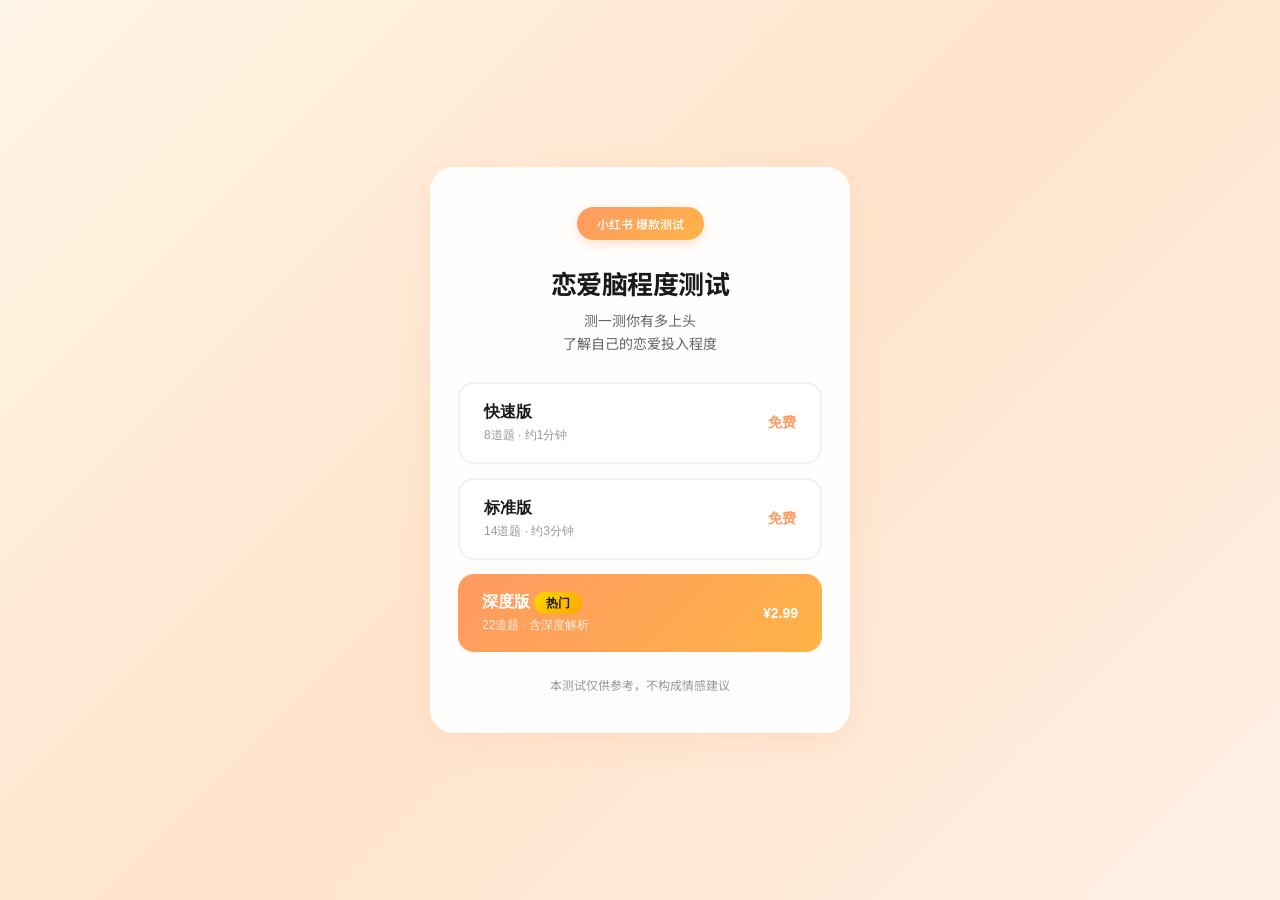
==== index.html @ e5f2dff0 "恋爱脑程度测试上线" ====
<!DOCTYPE html>
<html lang="zh-CN">
<head>
    <meta charset="UTF-8">
    <meta name="viewport" content="width=device-width, initial-scale=1.0">
    <title>恋爱脑程度测试 | 你恋爱上头了吗？</title>
    <link href="https://fonts.googleapis.com/css2?family=Noto+Sans+SC:wght@300;400;500;700&display=swap" rel="stylesheet">
    <style>
        * { margin: 0; padding: 0; box-sizing: border-box; }
        body { 
            font-family: 'Noto Sans SC', -apple-system, BlinkMacSystemFont, sans-serif; 
            background: linear-gradient(135deg, #FFF5E6 0%, #FFE4CC 50%, #FFF0E5 100%); 
            min-height: 100vh; 
            display: flex; 
            justify-content: center; 
            align-items: center; 
            padding: 20px;
            background-attachment: fixed;
        }
        
        .container { 
            background: rgba(255, 255, 255, 0.95); 
            border-radius: 24px; 
            padding: 40px 28px; 
            max-width: 420px; 
            width: 100%; 
            text-align: center; 
            box-shadow: 0 8px 32px rgba(255, 154, 98, 0.15); 
            position: relative;
            backdrop-filter: blur(10px);
        }
        
        h1 { 
            color: #1a1a1a; 
            font-size: 26px; 
            font-weight: 700; 
            margin-bottom: 8px; 
            letter-spacing: -0.5px;
        }
        
        .subtitle { 
            color: #666; 
            font-size: 14px; 
            margin-bottom: 28px; 
            line-height: 1.6; 
        }
        
        .tag { 
            display: inline-block; 
            background: linear-gradient(135deg, #FF9A62 0%, #FFB347 100%); 
            color: white; 
            padding: 8px 20px; 
            border-radius: 20px; 
            font-size: 12px; 
            margin-bottom: 24px;
            font-weight: 500;
            box-shadow: 0 4px 12px rgba(255, 154, 98, 0.3);
        }
        
        .btn { 
            background: white; 
            color: #1a1a1a; 
            border: 2px solid #f0f0f0; 
            padding: 18px 24px; 
            font-size: 15px; 
            border-radius: 16px; 
            cursor: pointer; 
            transition: all 0.3s cubic-bezier(0.4, 0, 0.2, 1); 
            width: 100%; 
            margin-bottom: 14px; 
            text-align: left; 
            display: flex; 
            justify-content: space-between; 
            align-items: center;
        }
        
        .btn:hover { 
            transform: translateY(-2px); 
            box-shadow: 0 8px 24px rgba(255, 154, 98, 0.2);
            border-color: #FF9A62;
        }
        
        .btn-right { font-size: 14px; font-weight: 600; color: #FF9A62; }
        .btn-title { font-weight: 600; font-size: 16px; color: #1a1a1a; }
        .btn-desc { font-size: 12px; color: #999; display: block; margin-top: 4px; }
        
        .btn-premium { background: linear-gradient(135deg, #FF9A62 0%, #FFB347 100%); color: white; border: none; }
        .btn-premium:hover { border-color: transparent; }
        .btn-premium .btn-title { color: white; }
        .btn-premium .btn-desc { color: rgba(255,255,255,0.8); }
        .btn-premium .btn-right { color: white; }
        
        .tip { color: #999; font-size: 12px; margin-top: 24px; }
        
        .question { display: none; text-align: left; animation: fadeIn 0.3s ease; }
        .question.active { display: block; }
        
        @keyframes fadeIn {
            from { opacity: 0; transform: translateY(10px); }
            to { opacity: 1; transform: translateY(0); }
        }
        
        .question h2 { 
            color: #1a1a1a; 
            font-size: 18px; 
            margin-bottom: 28px; 
            line-height: 1.7; 
            font-weight: 500;
        }
        
        .progress { color: #999; font-size: 13px; margin-bottom: 20px; display: flex; align-items: center; gap: 12px; }
        .progress-bar { flex: 1; height: 6px; background: #f0f0f0; border-radius: 3px; overflow: hidden; }
        .progress-fill { height: 100%; background: linear-gradient(90deg, #FF9A62, #FFB347); transition: width 0.4s; border-radius: 3px; }
        
        .option { display: block; width: 100%; padding: 16px 20px; margin-bottom: 12px; border: 2px solid #f0f0f0; border-radius: 14px; background: white; font-size: 15px; cursor: pointer; transition: all 0.2s; text-align: left; color: #333; }
        .option:hover { border-color: #FF9A62; background: #FFF8F5; }
        
        .calculating { display: none; text-align: center; padding: 40px 0; }
        .calculating.active { display: block; }
        
        .loading-spinner { width: 40px; height: 40px; border: 3px solid #f0f0f0; border-top-color: #FF9A62; border-radius: 50%; animation: spin 1s linear infinite; margin: 0 auto 20px; }
        @keyframes spin { to { transform: rotate(360deg); } }
        
        .result { display: none; animation: fadeIn 0.4s ease; }
        .result.active { display: block; }
        
        .result-emoji { font-size: 64px; margin-bottom: 8px; }
        .result-type { font-size: 28px; font-weight: 700; color: #FF9A62; margin-bottom: 8px; }
        .result-desc { font-size: 15px; color: #666; margin-bottom: 24px; line-height: 1.8; padding: 0 8px; }
        
        .score-box { 
            background: linear-gradient(135deg, #FFF5E6 0%, #FFE8D6 100%); 
            border-radius: 16px; 
            padding: 20px; 
            margin-bottom: 24px;
            border: 1px solid #FFE4CC;
        }
        
        .score-title { font-size: 14px; color: #999; margin-bottom: 12px; }
        .score-num { font-size: 48px; font-weight: 700; color: #FF9A62; }
        .score-label { font-size: 14px; color: #FF9A62; font-weight: 500; }
        
        .section { text-align: left; margin-top: 24px; padding-top: 24px; border-top: 1px solid #f5f5f5; }
        .section h3 { font-size: 15px; color: #1a1a1a; margin-bottom: 16px; font-weight: 600; }
        
        .detail-item { display: flex; justify-content: space-between; padding: 12px 0; border-bottom: 1px solid #f8f8f8; font-size: 14px; }
        .detail-label { color: #666; }
        .detail-value { color: #1a1a1a; font-weight: 500; }
        
        .locked { display: none; margin-top: 24px; }
        .locked.show { display: block; }
        
        .pay-btn { background: linear-gradient(135deg, #FF9A62 0%, #FFB347 100%); margin-top: 20px; justify-content: center; color: white; border: none; }
        .pay-btn.show { display: flex; }
        .free-btn { background: #07c160; margin-top: 12px; justify-content: center; color: white; border: none; }
        
        .tip-red { color: #FF9A62; font-size: 12px; margin-top: 20px; padding: 14px; background: #FFF5E6; border-radius: 12px; text-align: left; line-height: 1.6; }
        
        .feature-box { background: linear-gradient(135deg, #FFF5E6 0%, #FFF8F5 100%); border-radius: 16px; padding: 20px; margin: 20px 0; text-align: left; border: 1px solid #FFE4CC; }
        .feature-box h4 { color: #FF9A62; font-size: 15px; margin-bottom: 14px; font-weight: 600; }
        .feature-item { font-size: 13px; color: #666; padding: 8px 0; display: flex; align-items: center; }
        .feature-item::before { content: "✓"; color: #FF9A62; margin-right: 10px; font-weight: bold; }
        
        .psycho-section { background: linear-gradient(135deg, #2d2d1a 0%, #3d3520 100%); border-radius: 16px; padding: 24px; margin: 20px 0; text-align: left; }
        .psycho-section h4 { color: #FFD699; font-size: 15px; margin-bottom: 16px; font-weight: 600; }
        .psycho-content { font-size: 13px; color: #d4d4d8; line-height: 1.9; text-align: left; }
        .psycho-content p { margin-bottom: 14px; }
        .highlight { color: #FFD699; font-weight: 600; }
        .term { color: #A78BFA; font-style: italic; }
        
        .wechat-pay { background: #07c160; color: white; border: none; }
        .alipay { background: #1677ff; color: white; border: none; margin-top: 10px; }
        
        .price-tag { background: linear-gradient(135deg, #FFD700 0%, #FFA500 100%); color: #1a1a1a; padding: 4px 12px; border-radius: 12px; font-size: 12px; font-weight: 700; }
        
        .level-bar { height: 12px; background: #f0f0f0; border-radius: 6px; overflow: hidden; margin: 8px 0; }
        .level-fill { height: 100%; border-radius: 6px; transition: width 0.5s ease; }
        
        .brain-level { padding: 12px 20px; border-radius: 12px; margin: 12px 0; font-weight: 600; }
    </style>
</head>
<body>
    <!-- 首页 -->
    <div class="container" id="home">
        <span class="tag">小红书 爆款测试</span>
        <h1>恋爱脑程度测试</h1>
        <p class="subtitle">测一测你有多上头<br>了解自己的恋爱投入程度</p>
        
        <button class="btn" onclick="start(8)">
            <div>
                <div class="btn-title">快速版</div>
                <span class="btn-desc">8道题 · 约1分钟</span>
            </div>
            <span class="btn-right">免费</span>
        </button>
        
        <button class="btn" onclick="start(14)">
            <div>
                <div class="btn-title">标准版</div>
                <span class="btn-desc">14道题 · 约3分钟</span>
            </div>
            <span class="btn-right">免费</span>
        </button>
        
        <button class="btn btn-premium" onclick="start(22)">
            <div>
                <div class="btn-title">
                    深度版
                    <span class="price-tag">热门</span>
                </div>
                <span class="btn-desc">22道题 · 含深度解析</span>
            </div>
            <span class="btn-right">¥2.99</span>
        </button>
        
        <p class="tip">本测试仅供参考，不构成情感建议</p>
    </div>

    <!-- 计算页 -->
    <div class="container calculating" id="calculating">
        <div class="loading-spinner"></div>
        <h1>分析中...</h1>
        <p class="subtitle">正在解析你的恋爱脑指数</p>
    </div>

    <!-- 答题页 -->
    <div class="container question" id="quiz">
        <div class="progress">
            <span id="progress-text">1/22</span>
            <div class="progress-bar"><div class="progress-fill" id="progress-fill" style="width: 4%"></div></div>
        </div>
        <h2 id="questionText"></h2>
        <div id="options"></div>
    </div>

    <!-- 结果页 -->
    <div class="container result" id="result">
        <span class="tag">测评完成</span>
        
        <div class="result-emoji" id="emoji">🧠</div>
        <div class="result-type" id="typeName">轻度恋爱脑</div>
        <div class="result-desc" id="typeDesc">你恋爱时比较理性</div>
        
        <div class="score-box">
            <div class="score-title">你的恋爱脑指数</div>
            <div class="score-num" id="scoreNum">65</div>
            <div class="score-label" id="scoreLabel">分</div>
            <div class="level-bar"><div class="level-fill" id="levelBar" style="width:65%;background:linear-gradient(90deg,#FF9A62,#FFB347);"></div></div>
        </div>
        
        <div class="section">
            <h3>📊 维度分析</h3>
            <div class="detail-item">
                <span class="detail-label">上头程度</span>
                <span class="detail-value" id="obsessionLevel">-</span>
            </div>
            <div class="detail-item">
                <span class="detail-label">付出程度</span>
                <span class="detail-value" id="devotionLevel">-</span>
            </div>
            <div class="detail-item">
                <span class="detail-label">理性程度</span>
                <span class="detail-value" id="rationalLevel">-</span>
            </div>
        </div>
        
        <div class="locked" id="locked-section">
            <div class="feature-box">
                <h4>🔒 解锁深度分析</h4>
                <p style="color:#666;font-size:13px;margin-bottom:14px;">¥2.99解锁全部深度内容</p>
                <div class="feature-item">恋爱脑程度解读</div>
                <div class="feature-item">上头原因分析</div>
                <div class="feature-item">潜在风险提示</div>
                <div class="feature-item">关系平衡建议</div>
                <div class="feature-item">心理学深度解读</div>
            </div>
        </div>
        
        <button class="btn pay-btn" id="payBtn" onclick="showPay()">
            <span style="text-align:center;width:100%;font-weight:600;">立即支付 ¥2.99</span>
        </button>
        
        <button class="btn free-btn" onclick="share()">
            <span style="text-align:center;width:100%;font-weight:600;">分享给朋友一起测</span>
        </button>
        
        <p class="tip-red">💡 结果仅供参考，不作为情感建议</p>
    </div>

    <!-- 支付页 -->
    <div class="container" id="paypage" style="display:none;">
        <span class="tag">安全支付</span>
        <h1>确认支付</h1>
        <p class="subtitle">¥2.99 解锁深度版</p>
        
        <div class="feature-box">
            <div class="detail-item"><span>恋爱脑深度解读</span><span>✓</span></div>
            <div class="detail-item"><span>上头原因分析</span><span>✓</span></div>
            <div class="detail-item"><span>心理学解读</span><span>✓</span></div>
        </div>
        
        <button class="btn wechat-pay" onclick="paySuccess()">
            <span style="text-align:center;width:100%;font-weight:600;">微信支付 ¥2.99</span>
        </button>
        
        <button class="btn alipay" style="margin-top:10px;">
            <span style="text-align:center;width:100%;font-weight:600;">支付宝支付 ¥2.99</span>
        </button>
        
        <button class="btn" style="margin-top:16px;background:#f5f5f5;color:#666;border:none;" onclick="back()">
            <span style="text-align:center;width:100%;font-weight:600;">返回</span>
        </button>
    </div>

    <!-- 完整报告页 -->
    <div class="container result" id="fullreport" style="display:none;">
        <span class="tag" style="background:linear-gradient(135deg, #07c160 0%, #06ad56 100%);">🎉 支付成功</span>
        
        <div class="result-emoji" id="emoji2">🧠</div>
        <div class="result-type" id="typeName2">轻度恋爱脑</div>
        <div class="result-desc" id="typeDesc2">你恋爱时比较理性</div>
        
        <div class="score-box">
            <div class="score-title">你的恋爱脑指数</div>
            <div class="score-num" id="scoreNum2">65</div>
            <div class="score-label">分</div>
        </div>
        
        <!-- 上头原因 -->
        <div class="psycho-section">
            <h4>🔥 你上头的原因</h4>
            <div class="psycho-content" id="reasonAnalysis"></div>
        </div>
        
        <!-- 风险提示 -->
        <div class="feature-box">
            <h4>⚠️ 潜在风险提示</h4>
            <div id="riskAnalysis" style="font-size:13px;color:#666;line-height:1.8;"></div>
        </div>
        
        <!-- 建议 -->
        <div class="psycho-section">
            <h4>💡 关系平衡建议</h4>
            <div class="psycho-content" id="adviceAnalysis"></div>
        </div>
        
        <!-- 心理学 -->
        <div class="psycho-section">
            <h4>🧠 心理学深度解读</h4>
            <div class="psycho-content" id="psychoContent"></div>
        </div>
        
        <button class="btn wechat-pay" style="margin-top:20px;" onclick="downloadReport()">
            <span style="text-align:center;width:100%;font-weight:600;">保存报告到相册</span>
        </button>
        
        <button class="btn" style="margin-top:10px;background:#f5f5f5;color:#333;border:none;" onclick="share()">
            <span style="text-align:center;width:100%;font-weight:600;">分享给朋友</span>
        </button>
        
        <p class="tip">结果仅供参考，不作为诊断依据</p>
    </div>

    <script>
        const questions = [
            // 投入程度
            "恋爱后，你每天花多少时间想对方？",
            "你会经常查看对方的社交动态吗？",
            "对方不回消息时，你会焦虑吗？",
            "你愿意为对方付出多少？",
            // 理性程度
            "恋爱中你能保持理性吗？",
            "你会无条件原谅对方吗？",
            "恋爱影响你的生活/工作吗？",
            // 上头行为
            "你会为了对方放弃机会吗？",
            "你会在社交平台频繁秀恩爱吗？",
            "你会经常问\"你爱我吗\"吗？",
            // 依赖程度
            "分手后你会很难走出来吗？",
            "你恋爱后疏远朋友了吗？",
            "你经常幻想和对方的未来吗？",
            // 深入
            "恋爱时你更看重感觉还是合适？",
            "你会被\"对我好\"打动吗？",
            "你愿意闪婚吗？",
            "恋爱中你最看重什么？",
            "你有过\"恋爱脑\"的时刻吗？",
            "你认为恋爱需要理性还是感性？",
            "你会被星座/八字匹配影响吗？",
            "你恋爱时会失去自我吗？",
            "你相信\"命中注定\"吗？"
        ];
        
        const options = [
            ["每小时都在想", "偶尔想", "很少想"],
            ["经常查看", "偶尔看看", "从不"],
            ["非常焦虑", "有点焦虑", "不会"],
            ["倾尽所有", "适度付出", "保留自己"],
            ["完全可以", "有时感性", "完全感性"],
            ["会的", "看情况", "不会"],
            ["严重影响", "有点影响", "不受影响"],
            ["会的", "看情况", "不会"],
            ["会", "偶尔", "不会"],
            ["经常问", "偶尔", "从不"],
            ["非常难", "一般", "很快"],
            ["是的，疏远了", "偶尔", "没有"],
            ["经常幻想", "偶尔", "很少"],
            ["感觉", "合适", "都重要"],
            ["会", "看情况", "不会"],
            ["愿意", "看感觉", "不愿意"],
            ["颜值", "对我好", "聊得来"],
            ["有，太上头了", "有过", "没有"],
            ["感性", "理性", "平衡"],
            ["会", "有点", "完全不信"],
            ["会", "偶尔", "不会"],
            ["相信", "一半一半", "不相信"]
        ];
        
        // 恋爱脑等级
        const brainLevels = {
           0: { name: "理性王者", emoji: "🧊", desc: "你恋爱时超级理性！不会被感情冲昏头脑，能很好地平衡爱情和生活。", color: "#87CEEB" },
           30: { name: "轻度恋爱脑", emoji: "🧠", desc: "你恋爱时比较理性，能保持自我，不会过度沉迷。", color: "#90EE90" },
           60: { name: "中度恋爱脑", emoji: "💕", desc: "你恋爱时会有些上头，但还能保持基本理性。", color: "#FFB347" },
           80: { name: "重度恋爱脑", emoji: "💘", desc: "你恋爱时非常上头！眼里只有对方，容易失去自我。", color: "#FF6B6B" },
           100: { name: "恋爱脑晚期", emoji: "💔", desc: "你恋爱完全上头！建议适当保持理性，多关注自己的生活。", color: "#DC143C" }
        };
        
        let current = 0;
        let answers = [];
        let totalQuestions = 22;
        let score = 0;

        function start(count) {
            totalQuestions = count;
            current = 0;
            answers = [];
            score = 0;
            document.getElementById('home').style.display = 'none';
            document.getElementById('quiz').classList.add('active');
            showQuestion();
        }

        function showQuestion() {
            document.getElementById('progress-text').textContent = `${current + 1}/${totalQuestions}`;
            document.getElementById('progress-fill').style.width = `${((current + 1) / totalQuestions) * 100}%`;
            document.getElementById('questionText').textContent = questions[current];
            
            const opts = document.getElementById('options');
            opts.innerHTML = '';
            options[current].forEach((opt, i) => {
                const btn = document.createElement('button');
                btn.className = 'option';
                btn.textContent = opt;
                btn.onclick = () => select(i);
                opts.appendChild(btn);
            });
        }

        function select(i) {
            answers.push(i);
            // 0=2分,1=1分,2=0分 (越后面的选项越理性)
            score += (2 - i) * (10 / totalQuestions) * 3;
            
            if (current < totalQuestions - 1) {
                current++;
                showQuestion();
            } else {
                showCalculating();
            }
        }

        function showCalculating() {
            document.getElementById('quiz').classList.remove('active');
            document.getElementById('calculating').classList.add('active');
            
            setTimeout(() => {
                document.getElementById('calculating').classList.remove('active');
                showResult();
            }, 1500);
        }

        function showResult() {
            score = Math.round(Math.max(0, Math.min(100, score)));
            
            // 确定等级
            let level = "0";
            if (score >= 80) level = "100";
            else if (score >= 60) level = "80";
            else if (score >= 30) level = "60";
            else if (score >= 10) level = "30";
            
            const result = brainLevels[level];
            
            document.getElementById('emoji').textContent = result.emoji;
            document.getElementById('typeName').textContent = result.name;
            document.getElementById('typeDesc').textContent = result.desc;
            document.getElementById('scoreNum').textContent = score;
            document.getElementById('levelBar').style.width = score + "%";
            document.getElementById('levelBar').style.background = result.color;
            
            // 维度分析
            const obsession = score > 60 ? "高" : (score > 30 ? "中" : "低");
            const devotion = answers.slice(0,4).reduce((a,b)=>a+(2-b),0) > 4 ? "高" : "中";
            const rational = score < 40 ? "高" : (score < 70 ? "中" : "低");
            
            document.getElementById('obsessionLevel').textContent = obsession;
            document.getElementById('devotionLevel').textContent = devotion;
            document.getElementById('rationalLevel').textContent = rational;
            
            if (totalQuestions >= 22) {
                document.getElementById('locked-section').classList.add('show');
                document.getElementById('payBtn').classList.add('show');
            }
            
            document.getElementById('result').classList.add('active');
        }

        function showPay() {
            document.getElementById('result').classList.remove('active');
            document.getElementById('paypage').style.display = 'block';
        }

        function back() {
            document.getElementById('paypage').style.display = 'none';
            document.getElementById('result').classList.add('active');
        }

        function paySuccess() {
            document.getElementById('paypage').style.display = 'none';
            document.getElementById('fullreport').style.display = 'block';
            
            const score = parseInt(document.getElementById('scoreNum').textContent);
            const type = document.getElementById('typeName').textContent;
            
            document.getElementById('emoji2').textContent = brainLevels[score >= 80 ? "100" : (score >= 60 ? "80" : (score >= 30 ? "60" : (score >= 10 ? "30" : "0")))].emoji;
            document.getElementById('typeName2').textContent = type;
            document.getElementById('typeDesc2').textContent = brainLevels[score >= 80 ? "100" : (score >= 60 ? "80" : (score >= 30 ? "60" : (score >= 10 ? "30" : "0")))].desc;
            document.getElementById('scoreNum2').textContent = score;
            
            generateDeepAnalysis(score, type);
        }

        function generateDeepAnalysis(score, type) {
            // 上头原因
            let reason = "";
            if (score >= 80) {
                reason = "<p>你属于<span class='highlight'>情感驱动型</span>。你容易被对方的<span class='term'>情绪价值</span>所吸引，一旦心动就会全身心投入。这种类型的恋爱脑往往源于<span class='highlight'>童年缺乏安全感</span>，成年后通过恋爱来弥补内心的空洞。</p>";
            } else if (score >= 50) {
                reason = "<p>你属于<span class='highlight'>理性与感性并存</span>。你会在恋爱中保持一定理性，但也会被浪漫冲昏头脑。你的恋爱脑主要来自<span class='term'>多巴胺</span>的分泌带来的快感，让你享受<span class='highlight'>心跳</span>的感觉。</p>";
            } else {
                reason = "<p>你属于<span class='highlight'>理性分析型</span>。你不会被感情冲昏头脑，会用理性眼光看待恋爱。这种特质让你在恋爱中<span class='term'>较少受伤</span>，但也可能因为过于理性而<span class='highlight'>错过真爱</span>。</p>";
            }
            document.getElementById('reasonAnalysis').innerHTML = reason;
            
            // 风险
            let risk = "";
            if (score >= 80) {
                risk = "⚠️ 风险提示：你容易在恋爱中失去自我，可能忽视家人朋友。建议保持独立社交圈，理性看待感情。";
            } else if (score >= 50) {
                risk = "⚠️ 风险提示：适度上头是正常的，但要注意不要影响正常工作生活。建议保持理性判断。";
            } else {
                risk = "✅ 风险较低：你比较理性，但也要学会在适当时候放松，享受恋爱的心动感觉。";
            }
            document.getElementById('riskAnalysis').innerHTML = risk;
            
            // 建议
            let advice = "";
            if (score >= 80) {
                advice = "<p>1. <span class='highlight'>建立独立社交圈</span>，不要把全部精力放在恋人身上<br>2. <span class='term'>设置冷静期</span>，重要决定先放24小时再处理<br>3. <span class='highlight'>保持兴趣爱好</span>，不要为了恋爱放弃自我成长<br>4. <span class='term'>学会独处</span>，享受单身时的自由时光</p>";
            } else if (score >= 50) {
                advice = "<p>1. <span class='highlight'>享受恋爱</span>的同时保持基本理性<br>2. <span class='term'>定期反思</span>自己的感情状态<br>3. <span class='highlight'>保持朋友圈</span>，不要忽视朋友<br>4. <span class='term'>沟通很重要</span>，有想法及时表达</p>";
            } else {
                advice = "<p>1. <span class='highlight'>适当感性</span>一点，享受心跳的感觉<br>2. <span class='term'>不要过于苛刻</span>，给感情一些空间<br>3. <span class='highlight'>相信直觉</span>，有时候跟着感觉走<br>4. <span class='term'>放下防备</span>，勇敢接受爱</p>";
            }
            document.getElementById('adviceAnalysis').innerHTML = advice;
            
            // 心理学深度
            let psycho = "";
            if (score >= 80) {
                psycho = "<p>从<span class='highlight'>精神分析</span>角度，你的恋爱脑源于<span class='term'>早期依恋创伤</span>。童年可能缺乏稳定的<span class='highlight'>情感照顾者</span>，导致成年后对亲密关系有过度的<span class='term'>情感需求</span>。这在心理学上称为<span class='highlight'>焦虑型依恋</span>的延伸。</p><p>你把恋人当作<span class='term'>理想父母</span>的替身，期望从对方身上获得<span class='highlight'>童年缺失的爱</span>。这种模式容易导致<span class='term'>恋爱中的过度依赖</span>，需要在<span class='highlight'>自我成长</span>中疗愈。</p>";
            } else if (score >= 50) {
                psycho = "<p>从<span class='highlight'>神经生物学</span>角度，恋爱时大脑会分泌大量<span class='term'>多巴胺</span>和<span class='highlight'>催产素</span>，让你产生愉悦感和依恋感。你的恋爱脑是<span class='term'>正常的生理反应</span>，但需要与<span class='highlight'>理性思维</span>平衡。</p><p>你的依恋模式属于<span class='term'>安全型</span>与<span class='highlight'>焦虑型</span>之间，能够享受亲密但保持一定独立性。这是<span class='highlight'>健康的恋爱状态</span>。</p>";
            } else {
                psycho = "<p>从<span class='highlight'>认知心理学</span>角度，你擅长用<span class='term'>理性思维</span>处理情感问题。这可能是一种<span class='highlight'>防御机制</span>——通过理性化来<span class='term'>保护自己</span>不受情感伤害。</p><p>但过度的理性可能导致<span class='highlight'>情感隔离</span>，无法真正享受亲密关系。建议<span class='term'>适当放下防备</span>，给感情一些<span class='highlight'>自由生长</span>的空间。</p>";
            }
            
            psycho += "<p style='margin-top:15px;'><span class='highlight'>分析师说：</span>恋爱脑不是病，<span class='term'>健康的恋爱</span>是感性理性并存。学会<span class='highlight'>自我觉察</span>，在需要感性时感性，需要理性时理性。</p>";
            
            document.getElementById('psychoContent').innerHTML = psycho;
        }

        function downloadReport() {
            alert('报告已保存！');
        }

        function share() {
            alert('请分享给朋友~');
        }
    </script>
</body>
</html>
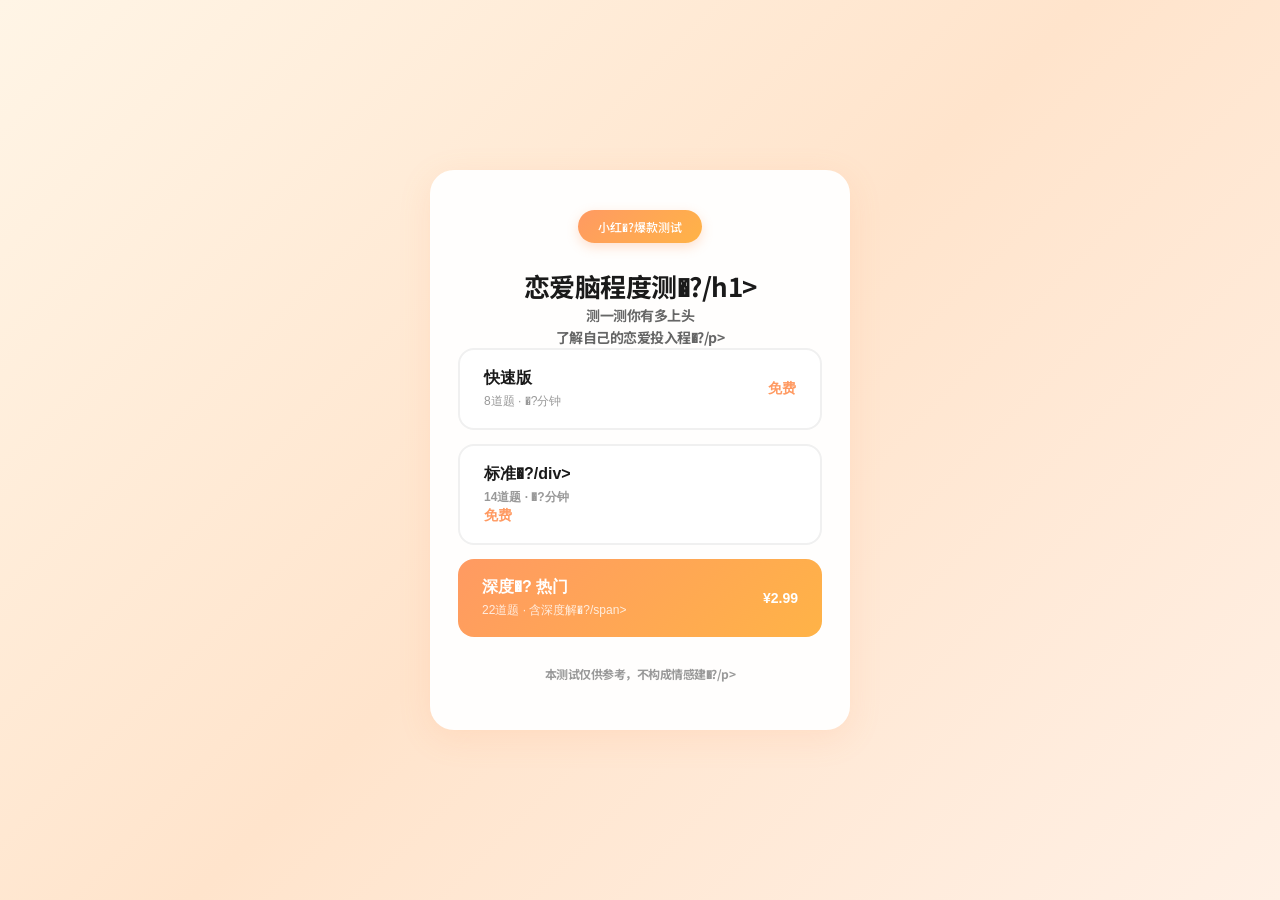
==== commit 7ec6a5bb: "price to 0.9" ====
--- a/index.html
+++ b/index.html
@@ -3,7 +3,7 @@
 <head>
     <meta charset="UTF-8">
     <meta name="viewport" content="width=device-width, initial-scale=1.0">
-    <title>恋爱脑程度测试 | 你恋爱上头了吗？</title>
+    <title>恋爱脑程度测�?| 你恋爱上头了吗？</title>
     <link href="https://fonts.googleapis.com/css2?family=Noto+Sans+SC:wght@300;400;500;700&display=swap" rel="stylesheet">
     <style>
         * { margin: 0; padding: 0; box-sizing: border-box; }
@@ -159,7 +159,7 @@
         .feature-box { background: linear-gradient(135deg, #FFF5E6 0%, #FFF8F5 100%); border-radius: 16px; padding: 20px; margin: 20px 0; text-align: left; border: 1px solid #FFE4CC; }
         .feature-box h4 { color: #FF9A62; font-size: 15px; margin-bottom: 14px; font-weight: 600; }
         .feature-item { font-size: 13px; color: #666; padding: 8px 0; display: flex; align-items: center; }
-        .feature-item::before { content: "✓"; color: #FF9A62; margin-right: 10px; font-weight: bold; }
+        .feature-item::before { content: "�?; color: #FF9A62; margin-right: 10px; font-weight: bold; }
         
         .psycho-section { background: linear-gradient(135deg, #2d2d1a 0%, #3d3520 100%); border-radius: 16px; padding: 24px; margin: 20px 0; text-align: left; }
         .psycho-section h4 { color: #FFD699; font-size: 15px; margin-bottom: 16px; font-weight: 600; }
@@ -182,22 +182,22 @@
 <body>
     <!-- 首页 -->
     <div class="container" id="home">
-        <span class="tag">小红书 爆款测试</span>
-        <h1>恋爱脑程度测试</h1>
-        <p class="subtitle">测一测你有多上头<br>了解自己的恋爱投入程度</p>
+        <span class="tag">小红�?爆款测试</span>
+        <h1>恋爱脑程度测�?/h1>
+        <p class="subtitle">测一测你有多上头<br>了解自己的恋爱投入程�?/p>
         
         <button class="btn" onclick="start(8)">
             <div>
                 <div class="btn-title">快速版</div>
-                <span class="btn-desc">8道题 · 约1分钟</span>
+                <span class="btn-desc">8道题 · �?分钟</span>
             </div>
             <span class="btn-right">免费</span>
         </button>
         
         <button class="btn" onclick="start(14)">
             <div>
-                <div class="btn-title">标准版</div>
-                <span class="btn-desc">14道题 · 约3分钟</span>
+                <div class="btn-title">标准�?/div>
+                <span class="btn-desc">14道题 · �?分钟</span>
             </div>
             <span class="btn-right">免费</span>
         </button>
@@ -205,25 +205,24 @@
         <button class="btn btn-premium" onclick="start(22)">
             <div>
                 <div class="btn-title">
-                    深度版
-                    <span class="price-tag">热门</span>
+                    深度�?                    <span class="price-tag">热门</span>
                 </div>
-                <span class="btn-desc">22道题 · 含深度解析</span>
+                <span class="btn-desc">22道题 · 含深度解�?/span>
             </div>
             <span class="btn-right">¥2.99</span>
         </button>
         
-        <p class="tip">本测试仅供参考，不构成情感建议</p>
+        <p class="tip">本测试仅供参考，不构成情感建�?/p>
     </div>
 
-    <!-- 计算页 -->
+    <!-- 计算�?-->
     <div class="container calculating" id="calculating">
         <div class="loading-spinner"></div>
-        <h1>分析中...</h1>
-        <p class="subtitle">正在解析你的恋爱脑指数</p>
+        <h1>分析�?..</h1>
+        <p class="subtitle">正在解析你的恋爱脑指�?/p>
     </div>
 
-    <!-- 答题页 -->
+    <!-- 答题�?-->
     <div class="container question" id="quiz">
         <div class="progress">
             <span id="progress-text">1/22</span>
@@ -233,18 +232,18 @@
         <div id="options"></div>
     </div>
 
-    <!-- 结果页 -->
+    <!-- 结果�?-->
     <div class="container result" id="result">
         <span class="tag">测评完成</span>
         
         <div class="result-emoji" id="emoji">🧠</div>
-        <div class="result-type" id="typeName">轻度恋爱脑</div>
-        <div class="result-desc" id="typeDesc">你恋爱时比较理性</div>
+        <div class="result-type" id="typeName">轻度恋爱�?/div>
+        <div class="result-desc" id="typeDesc">你恋爱时比较理�?/div>
         
         <div class="score-box">
-            <div class="score-title">你的恋爱脑指数</div>
+            <div class="score-title">你的恋爱脑指�?/div>
             <div class="score-num" id="scoreNum">65</div>
-            <div class="score-label" id="scoreLabel">分</div>
+            <div class="score-label" id="scoreLabel">�?/div>
             <div class="level-bar"><div class="level-fill" id="levelBar" style="width:65%;background:linear-gradient(90deg,#FF9A62,#FFB347);"></div></div>
         </div>
         
@@ -259,7 +258,7 @@
                 <span class="detail-value" id="devotionLevel">-</span>
             </div>
             <div class="detail-item">
-                <span class="detail-label">理性程度</span>
+                <span class="detail-label">理性程�?/span>
                 <span class="detail-value" id="rationalLevel">-</span>
             </div>
         </div>
@@ -268,11 +267,11 @@
             <div class="feature-box">
                 <h4>🔒 解锁深度分析</h4>
                 <p style="color:#666;font-size:13px;margin-bottom:14px;">¥2.99解锁全部深度内容</p>
-                <div class="feature-item">恋爱脑程度解读</div>
+                <div class="feature-item">恋爱脑程度解�?/div>
                 <div class="feature-item">上头原因分析</div>
                 <div class="feature-item">潜在风险提示</div>
                 <div class="feature-item">关系平衡建议</div>
-                <div class="feature-item">心理学深度解读</div>
+                <div class="feature-item">心理学深度解�?/div>
             </div>
         </div>
         
@@ -284,19 +283,19 @@
             <span style="text-align:center;width:100%;font-weight:600;">分享给朋友一起测</span>
         </button>
         
-        <p class="tip-red">💡 结果仅供参考，不作为情感建议</p>
+        <p class="tip-red">💡 结果仅供参考，不作为情感建�?/p>
     </div>
 
-    <!-- 支付页 -->
+    <!-- 支付�?-->
     <div class="container" id="paypage" style="display:none;">
         <span class="tag">安全支付</span>
         <h1>确认支付</h1>
-        <p class="subtitle">¥2.99 解锁深度版</p>
+        <p class="subtitle">¥2.99 解锁深度�?/p>
         
         <div class="feature-box">
-            <div class="detail-item"><span>恋爱脑深度解读</span><span>✓</span></div>
-            <div class="detail-item"><span>上头原因分析</span><span>✓</span></div>
-            <div class="detail-item"><span>心理学解读</span><span>✓</span></div>
+            <div class="detail-item"><span>恋爱脑深度解�?/span><span>�?/span></div>
+            <div class="detail-item"><span>上头原因分析</span><span>�?/span></div>
+            <div class="detail-item"><span>心理学解�?/span><span>�?/span></div>
         </div>
         
         <button class="btn wechat-pay" onclick="paySuccess()">
@@ -304,7 +303,7 @@
         </button>
         
         <button class="btn alipay" style="margin-top:10px;">
-            <span style="text-align:center;width:100%;font-weight:600;">支付宝支付 ¥2.99</span>
+            <span style="text-align:center;width:100%;font-weight:600;">支付宝支�?¥2.99</span>
         </button>
         
         <button class="btn" style="margin-top:16px;background:#f5f5f5;color:#666;border:none;" onclick="back()">
@@ -312,18 +311,18 @@
         </button>
     </div>
 
-    <!-- 完整报告页 -->
+    <!-- 完整报告�?-->
     <div class="container result" id="fullreport" style="display:none;">
         <span class="tag" style="background:linear-gradient(135deg, #07c160 0%, #06ad56 100%);">🎉 支付成功</span>
         
         <div class="result-emoji" id="emoji2">🧠</div>
-        <div class="result-type" id="typeName2">轻度恋爱脑</div>
-        <div class="result-desc" id="typeDesc2">你恋爱时比较理性</div>
+        <div class="result-type" id="typeName2">轻度恋爱�?/div>
+        <div class="result-desc" id="typeDesc2">你恋爱时比较理�?/div>
         
         <div class="score-box">
-            <div class="score-title">你的恋爱脑指数</div>
+            <div class="score-title">你的恋爱脑指�?/div>
             <div class="score-num" id="scoreNum2">65</div>
-            <div class="score-label">分</div>
+            <div class="score-label">�?/div>
         </div>
         
         <!-- 上头原因 -->
@@ -344,33 +343,32 @@
             <div class="psycho-content" id="adviceAnalysis"></div>
         </div>
         
-        <!-- 心理学 -->
+        <!-- 心理�?-->
         <div class="psycho-section">
-            <h4>🧠 心理学深度解读</h4>
+            <h4>🧠 心理学深度解�?/h4>
             <div class="psycho-content" id="psychoContent"></div>
         </div>
         
         <button class="btn wechat-pay" style="margin-top:20px;" onclick="downloadReport()">
-            <span style="text-align:center;width:100%;font-weight:600;">保存报告到相册</span>
+            <span style="text-align:center;width:100%;font-weight:600;">保存报告到相�?/span>
         </button>
         
         <button class="btn" style="margin-top:10px;background:#f5f5f5;color:#333;border:none;" onclick="share()">
-            <span style="text-align:center;width:100%;font-weight:600;">分享给朋友</span>
-        </button>
-        
-        <p class="tip">结果仅供参考，不作为诊断依据</p>
+            <span style="text-align:center;width:100%;font-weight:600;">分享给朋�?/span>
+        </button>
+        
+        <p class="tip">结果仅供参考，不作为诊断依�?/p>
     </div>
 
     <script>
         const questions = [
             // 投入程度
             "恋爱后，你每天花多少时间想对方？",
-            "你会经常查看对方的社交动态吗？",
+            "你会经常查看对方的社交动态吗�?,
             "对方不回消息时，你会焦虑吗？",
-            "你愿意为对方付出多少？",
-            // 理性程度
-            "恋爱中你能保持理性吗？",
-            "你会无条件原谅对方吗？",
+            "你愿意为对方付出多少�?,
+            // 理性程�?            "恋爱中你能保持理性吗�?,
+            "你会无条件原谅对方吗�?,
             "恋爱影响你的生活/工作吗？",
             // 上头行为
             "你会为了对方放弃机会吗？",
@@ -378,52 +376,51 @@
             "你会经常问\"你爱我吗\"吗？",
             // 依赖程度
             "分手后你会很难走出来吗？",
-            "你恋爱后疏远朋友了吗？",
-            "你经常幻想和对方的未来吗？",
+            "你恋爱后疏远朋友了吗�?,
+            "你经常幻想和对方的未来吗�?,
             // 深入
             "恋爱时你更看重感觉还是合适？",
             "你会被\"对我好\"打动吗？",
-            "你愿意闪婚吗？",
+            "你愿意闪婚吗�?,
             "恋爱中你最看重什么？",
-            "你有过\"恋爱脑\"的时刻吗？",
+            "你有过\"恋爱脑\"的时刻吗�?,
             "你认为恋爱需要理性还是感性？",
-            "你会被星座/八字匹配影响吗？",
-            "你恋爱时会失去自我吗？",
+            "你会被星�?八字匹配影响吗？",
+            "你恋爱时会失去自我吗�?,
             "你相信\"命中注定\"吗？"
         ];
         
         const options = [
-            ["每小时都在想", "偶尔想", "很少想"],
+            ["每小时都在想", "偶尔�?, "很少�?],
             ["经常查看", "偶尔看看", "从不"],
             ["非常焦虑", "有点焦虑", "不会"],
-            ["倾尽所有", "适度付出", "保留自己"],
-            ["完全可以", "有时感性", "完全感性"],
-            ["会的", "看情况", "不会"],
+            ["倾尽所�?, "适度付出", "保留自己"],
+            ["完全可以", "有时感�?, "完全感�?],
+            ["会的", "看情�?, "不会"],
             ["严重影响", "有点影响", "不受影响"],
-            ["会的", "看情况", "不会"],
-            ["会", "偶尔", "不会"],
-            ["经常问", "偶尔", "从不"],
-            ["非常难", "一般", "很快"],
+            ["会的", "看情�?, "不会"],
+            ["�?, "偶尔", "不会"],
+            ["经常�?, "偶尔", "从不"],
+            ["非常�?, "一�?, "很快"],
             ["是的，疏远了", "偶尔", "没有"],
             ["经常幻想", "偶尔", "很少"],
-            ["感觉", "合适", "都重要"],
-            ["会", "看情况", "不会"],
-            ["愿意", "看感觉", "不愿意"],
-            ["颜值", "对我好", "聊得来"],
+            ["感觉", "合�?, "都重�?],
+            ["�?, "看情�?, "不会"],
+            ["愿意", "看感�?, "不愿�?],
+            ["颜�?, "对我�?, "聊得�?],
             ["有，太上头了", "有过", "没有"],
-            ["感性", "理性", "平衡"],
-            ["会", "有点", "完全不信"],
-            ["会", "偶尔", "不会"],
-            ["相信", "一半一半", "不相信"]
+            ["感�?, "理�?, "平衡"],
+            ["�?, "有点", "完全不信"],
+            ["�?, "偶尔", "不会"],
+            ["相信", "一半一�?, "不相�?]
         ];
         
-        // 恋爱脑等级
-        const brainLevels = {
-           0: { name: "理性王者", emoji: "🧊", desc: "你恋爱时超级理性！不会被感情冲昏头脑，能很好地平衡爱情和生活。", color: "#87CEEB" },
-           30: { name: "轻度恋爱脑", emoji: "🧠", desc: "你恋爱时比较理性，能保持自我，不会过度沉迷。", color: "#90EE90" },
-           60: { name: "中度恋爱脑", emoji: "💕", desc: "你恋爱时会有些上头，但还能保持基本理性。", color: "#FFB347" },
-           80: { name: "重度恋爱脑", emoji: "💘", desc: "你恋爱时非常上头！眼里只有对方，容易失去自我。", color: "#FF6B6B" },
-           100: { name: "恋爱脑晚期", emoji: "💔", desc: "你恋爱完全上头！建议适当保持理性，多关注自己的生活。", color: "#DC143C" }
+        // 恋爱脑等�?        const brainLevels = {
+           0: { name: "理性王�?, emoji: "🧊", desc: "你恋爱时超级理性！不会被感情冲昏头脑，能很好地平衡爱情和生活�?, color: "#87CEEB" },
+           30: { name: "轻度恋爱�?, emoji: "🧠", desc: "你恋爱时比较理性，能保持自我，不会过度沉迷�?, color: "#90EE90" },
+           60: { name: "中度恋爱�?, emoji: "💕", desc: "你恋爱时会有些上头，但还能保持基本理性�?, color: "#FFB347" },
+           80: { name: "重度恋爱�?, emoji: "💘", desc: "你恋爱时非常上头！眼里只有对方，容易失去自我�?, color: "#FF6B6B" },
+           100: { name: "恋爱脑晚�?, emoji: "💔", desc: "你恋爱完全上头！建议适当保持理性，多关注自己的生活�?, color: "#DC143C" }
         };
         
         let current = 0;
@@ -459,7 +456,7 @@
 
         function select(i) {
             answers.push(i);
-            // 0=2分,1=1分,2=0分 (越后面的选项越理性)
+            // 0=2�?1=1�?2=0�?(越后面的选项越理�?
             score += (2 - i) * (10 / totalQuestions) * 3;
             
             if (current < totalQuestions - 1) {
@@ -500,9 +497,9 @@
             document.getElementById('levelBar').style.background = result.color;
             
             // 维度分析
-            const obsession = score > 60 ? "高" : (score > 30 ? "中" : "低");
-            const devotion = answers.slice(0,4).reduce((a,b)=>a+(2-b),0) > 4 ? "高" : "中";
-            const rational = score < 40 ? "高" : (score < 70 ? "中" : "低");
+            const obsession = score > 60 ? "�? : (score > 30 ? "�? : "�?);
+            const devotion = answers.slice(0,4).reduce((a,b)=>a+(2-b),0) > 4 ? "�? : "�?;
+            const rational = score < 40 ? "�? : (score < 70 ? "�? : "�?);
             
             document.getElementById('obsessionLevel').textContent = obsession;
             document.getElementById('devotionLevel').textContent = devotion;
@@ -545,47 +542,46 @@
             // 上头原因
             let reason = "";
             if (score >= 80) {
-                reason = "<p>你属于<span class='highlight'>情感驱动型</span>。你容易被对方的<span class='term'>情绪价值</span>所吸引，一旦心动就会全身心投入。这种类型的恋爱脑往往源于<span class='highlight'>童年缺乏安全感</span>，成年后通过恋爱来弥补内心的空洞。</p>";
+                reason = "<p>你属�?span class='highlight'>情感驱动�?/span>。你容易被对方的<span class='term'>情绪价�?/span>所吸引，一旦心动就会全身心投入。这种类型的恋爱脑往往源于<span class='highlight'>童年缺乏安全�?/span>，成年后通过恋爱来弥补内心的空洞�?/p>";
             } else if (score >= 50) {
-                reason = "<p>你属于<span class='highlight'>理性与感性并存</span>。你会在恋爱中保持一定理性，但也会被浪漫冲昏头脑。你的恋爱脑主要来自<span class='term'>多巴胺</span>的分泌带来的快感，让你享受<span class='highlight'>心跳</span>的感觉。</p>";
+                reason = "<p>你属�?span class='highlight'>理性与感性并�?/span>。你会在恋爱中保持一定理性，但也会被浪漫冲昏头脑。你的恋爱脑主要来自<span class='term'>多巴�?/span>的分泌带来的快感，让你享�?span class='highlight'>心跳</span>的感觉�?/p>";
             } else {
-                reason = "<p>你属于<span class='highlight'>理性分析型</span>。你不会被感情冲昏头脑，会用理性眼光看待恋爱。这种特质让你在恋爱中<span class='term'>较少受伤</span>，但也可能因为过于理性而<span class='highlight'>错过真爱</span>。</p>";
+                reason = "<p>你属�?span class='highlight'>理性分析型</span>。你不会被感情冲昏头脑，会用理性眼光看待恋爱。这种特质让你在恋爱�?span class='term'>较少受伤</span>，但也可能因为过于理性�?span class='highlight'>错过真爱</span>�?/p>";
             }
             document.getElementById('reasonAnalysis').innerHTML = reason;
             
             // 风险
             let risk = "";
             if (score >= 80) {
-                risk = "⚠️ 风险提示：你容易在恋爱中失去自我，可能忽视家人朋友。建议保持独立社交圈，理性看待感情。";
+                risk = "⚠️ 风险提示：你容易在恋爱中失去自我，可能忽视家人朋友。建议保持独立社交圈，理性看待感情�?;
             } else if (score >= 50) {
-                risk = "⚠️ 风险提示：适度上头是正常的，但要注意不要影响正常工作生活。建议保持理性判断。";
+                risk = "⚠️ 风险提示：适度上头是正常的，但要注意不要影响正常工作生活。建议保持理性判断�?;
             } else {
-                risk = "✅ 风险较低：你比较理性，但也要学会在适当时候放松，享受恋爱的心动感觉。";
+                risk = "�?风险较低：你比较理性，但也要学会在适当时候放松，享受恋爱的心动感觉�?;
             }
             document.getElementById('riskAnalysis').innerHTML = risk;
             
             // 建议
             let advice = "";
             if (score >= 80) {
-                advice = "<p>1. <span class='highlight'>建立独立社交圈</span>，不要把全部精力放在恋人身上<br>2. <span class='term'>设置冷静期</span>，重要决定先放24小时再处理<br>3. <span class='highlight'>保持兴趣爱好</span>，不要为了恋爱放弃自我成长<br>4. <span class='term'>学会独处</span>，享受单身时的自由时光</p>";
+                advice = "<p>1. <span class='highlight'>建立独立社交�?/span>，不要把全部精力放在恋人身上<br>2. <span class='term'>设置冷静�?/span>，重要决定先�?4小时再处�?br>3. <span class='highlight'>保持兴趣爱好</span>，不要为了恋爱放弃自我成�?br>4. <span class='term'>学会独处</span>，享受单身时的自由时�?/p>";
             } else if (score >= 50) {
-                advice = "<p>1. <span class='highlight'>享受恋爱</span>的同时保持基本理性<br>2. <span class='term'>定期反思</span>自己的感情状态<br>3. <span class='highlight'>保持朋友圈</span>，不要忽视朋友<br>4. <span class='term'>沟通很重要</span>，有想法及时表达</p>";
+                advice = "<p>1. <span class='highlight'>享受恋爱</span>的同时保持基本理�?br>2. <span class='term'>定期反�?/span>自己的感情状�?br>3. <span class='highlight'>保持朋友�?/span>，不要忽视朋�?br>4. <span class='term'>沟通很重要</span>，有想法及时表达</p>";
             } else {
-                advice = "<p>1. <span class='highlight'>适当感性</span>一点，享受心跳的感觉<br>2. <span class='term'>不要过于苛刻</span>，给感情一些空间<br>3. <span class='highlight'>相信直觉</span>，有时候跟着感觉走<br>4. <span class='term'>放下防备</span>，勇敢接受爱</p>";
+                advice = "<p>1. <span class='highlight'>适当感�?/span>一点，享受心跳的感�?br>2. <span class='term'>不要过于苛刻</span>，给感情一些空�?br>3. <span class='highlight'>相信直觉</span>，有时候跟着感觉�?br>4. <span class='term'>放下防备</span>，勇敢接受爱</p>";
             }
             document.getElementById('adviceAnalysis').innerHTML = advice;
             
-            // 心理学深度
-            let psycho = "";
+            // 心理学深�?            let psycho = "";
             if (score >= 80) {
-                psycho = "<p>从<span class='highlight'>精神分析</span>角度，你的恋爱脑源于<span class='term'>早期依恋创伤</span>。童年可能缺乏稳定的<span class='highlight'>情感照顾者</span>，导致成年后对亲密关系有过度的<span class='term'>情感需求</span>。这在心理学上称为<span class='highlight'>焦虑型依恋</span>的延伸。</p><p>你把恋人当作<span class='term'>理想父母</span>的替身，期望从对方身上获得<span class='highlight'>童年缺失的爱</span>。这种模式容易导致<span class='term'>恋爱中的过度依赖</span>，需要在<span class='highlight'>自我成长</span>中疗愈。</p>";
+                psycho = "<p>�?span class='highlight'>精神分析</span>角度，你的恋爱脑源于<span class='term'>早期依恋创伤</span>。童年可能缺乏稳定的<span class='highlight'>情感照顾�?/span>，导致成年后对亲密关系有过度�?span class='term'>情感需�?/span>。这在心理学上称�?span class='highlight'>焦虑型依�?/span>的延伸�?/p><p>你把恋人当作<span class='term'>理想父母</span>的替身，期望从对方身上获�?span class='highlight'>童年缺失的爱</span>。这种模式容易导�?span class='term'>恋爱中的过度依赖</span>，需要在<span class='highlight'>自我成长</span>中疗愈�?/p>";
             } else if (score >= 50) {
-                psycho = "<p>从<span class='highlight'>神经生物学</span>角度，恋爱时大脑会分泌大量<span class='term'>多巴胺</span>和<span class='highlight'>催产素</span>，让你产生愉悦感和依恋感。你的恋爱脑是<span class='term'>正常的生理反应</span>，但需要与<span class='highlight'>理性思维</span>平衡。</p><p>你的依恋模式属于<span class='term'>安全型</span>与<span class='highlight'>焦虑型</span>之间，能够享受亲密但保持一定独立性。这是<span class='highlight'>健康的恋爱状态</span>。</p>";
+                psycho = "<p>�?span class='highlight'>神经生物�?/span>角度，恋爱时大脑会分泌大�?span class='term'>多巴�?/span>�?span class='highlight'>催产�?/span>，让你产生愉悦感和依恋感。你的恋爱脑�?span class='term'>正常的生理反�?/span>，但需要与<span class='highlight'>理性思维</span>平衡�?/p><p>你的依恋模式属于<span class='term'>安全�?/span>�?span class='highlight'>焦虑�?/span>之间，能够享受亲密但保持一定独立性。这�?span class='highlight'>健康的恋爱状�?/span>�?/p>";
             } else {
-                psycho = "<p>从<span class='highlight'>认知心理学</span>角度，你擅长用<span class='term'>理性思维</span>处理情感问题。这可能是一种<span class='highlight'>防御机制</span>——通过理性化来<span class='term'>保护自己</span>不受情感伤害。</p><p>但过度的理性可能导致<span class='highlight'>情感隔离</span>，无法真正享受亲密关系。建议<span class='term'>适当放下防备</span>，给感情一些<span class='highlight'>自由生长</span>的空间。</p>";
+                psycho = "<p>�?span class='highlight'>认知心理�?/span>角度，你擅长�?span class='term'>理性思维</span>处理情感问题。这可能是一�?span class='highlight'>防御机制</span>——通过理性化�?span class='term'>保护自己</span>不受情感伤害�?/p><p>但过度的理性可能导�?span class='highlight'>情感隔离</span>，无法真正享受亲密关系。建�?span class='term'>适当放下防备</span>，给感情一�?span class='highlight'>自由生长</span>的空间�?/p>";
             }
             
-            psycho += "<p style='margin-top:15px;'><span class='highlight'>分析师说：</span>恋爱脑不是病，<span class='term'>健康的恋爱</span>是感性理性并存。学会<span class='highlight'>自我觉察</span>，在需要感性时感性，需要理性时理性。</p>";
+            psycho += "<p style='margin-top:15px;'><span class='highlight'>分析师说�?/span>恋爱脑不是病�?span class='term'>健康的恋�?/span>是感性理性并存。学�?span class='highlight'>自我觉察</span>，在需要感性时感性，需要理性时理性�?/p>";
             
             document.getElementById('psychoContent').innerHTML = psycho;
         }
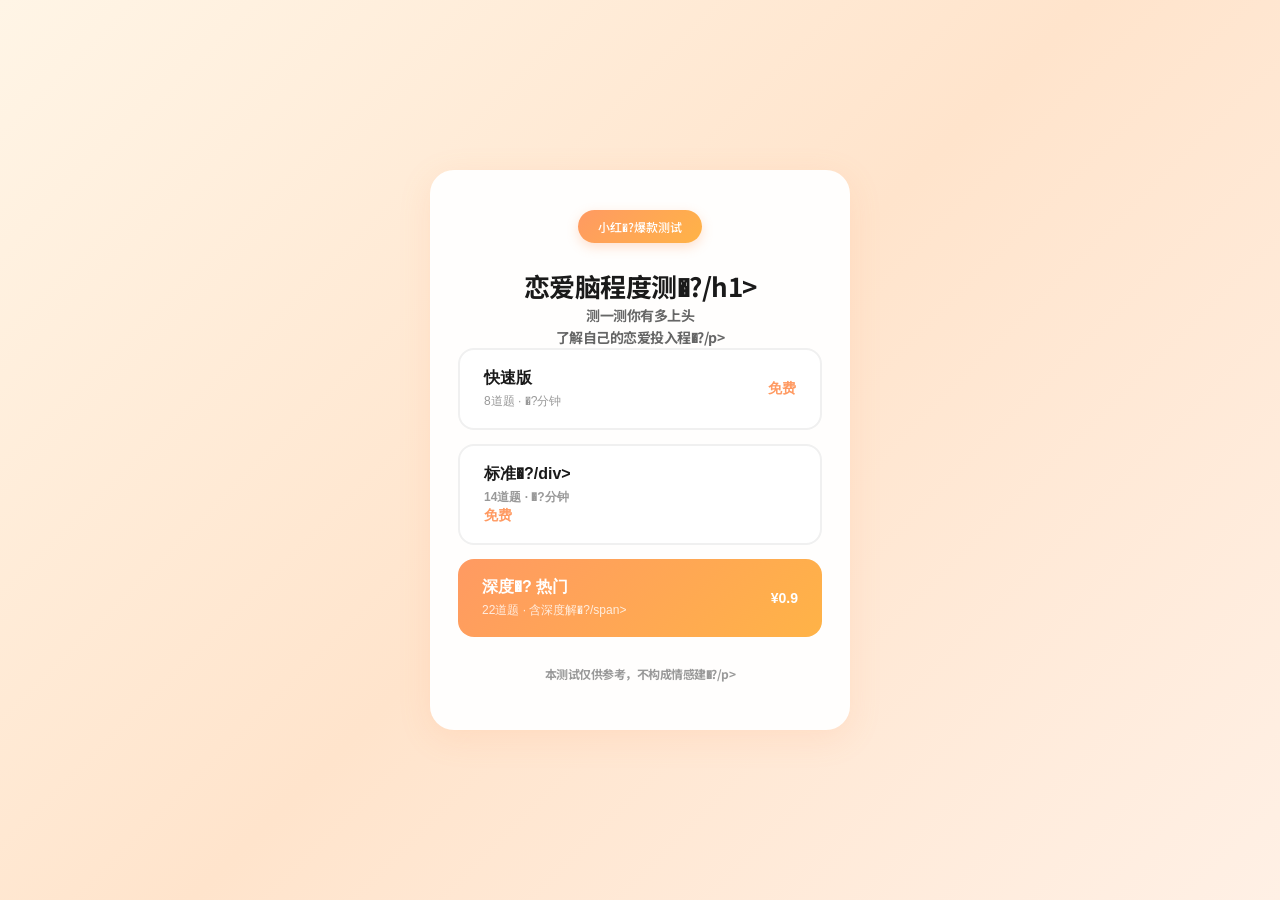
==== commit 00c72110: "all prices to 0.9" ====
--- a/index.html
+++ b/index.html
@@ -209,7 +209,7 @@
                 </div>
                 <span class="btn-desc">22道题 · 含深度解�?/span>
             </div>
-            <span class="btn-right">¥2.99</span>
+            <span class="btn-right">¥0.9</span>
         </button>
         
         <p class="tip">本测试仅供参考，不构成情感建�?/p>
@@ -266,7 +266,7 @@
         <div class="locked" id="locked-section">
             <div class="feature-box">
                 <h4>🔒 解锁深度分析</h4>
-                <p style="color:#666;font-size:13px;margin-bottom:14px;">¥2.99解锁全部深度内容</p>
+                <p style="color:#666;font-size:13px;margin-bottom:14px;">¥0.9解锁全部深度内容</p>
                 <div class="feature-item">恋爱脑程度解�?/div>
                 <div class="feature-item">上头原因分析</div>
                 <div class="feature-item">潜在风险提示</div>
@@ -276,7 +276,7 @@
         </div>
         
         <button class="btn pay-btn" id="payBtn" onclick="showPay()">
-            <span style="text-align:center;width:100%;font-weight:600;">立即支付 ¥2.99</span>
+            <span style="text-align:center;width:100%;font-weight:600;">立即支付 ¥0.9</span>
         </button>
         
         <button class="btn free-btn" onclick="share()">
@@ -290,7 +290,7 @@
     <div class="container" id="paypage" style="display:none;">
         <span class="tag">安全支付</span>
         <h1>确认支付</h1>
-        <p class="subtitle">¥2.99 解锁深度�?/p>
+        <p class="subtitle">¥0.9 解锁深度�?/p>
         
         <div class="feature-box">
             <div class="detail-item"><span>恋爱脑深度解�?/span><span>�?/span></div>
@@ -299,11 +299,11 @@
         </div>
         
         <button class="btn wechat-pay" onclick="paySuccess()">
-            <span style="text-align:center;width:100%;font-weight:600;">微信支付 ¥2.99</span>
+            <span style="text-align:center;width:100%;font-weight:600;">微信支付 ¥0.9</span>
         </button>
         
         <button class="btn alipay" style="margin-top:10px;">
-            <span style="text-align:center;width:100%;font-weight:600;">支付宝支�?¥2.99</span>
+            <span style="text-align:center;width:100%;font-weight:600;">支付宝支�?¥0.9</span>
         </button>
         
         <button class="btn" style="margin-top:16px;background:#f5f5f5;color:#666;border:none;" onclick="back()">
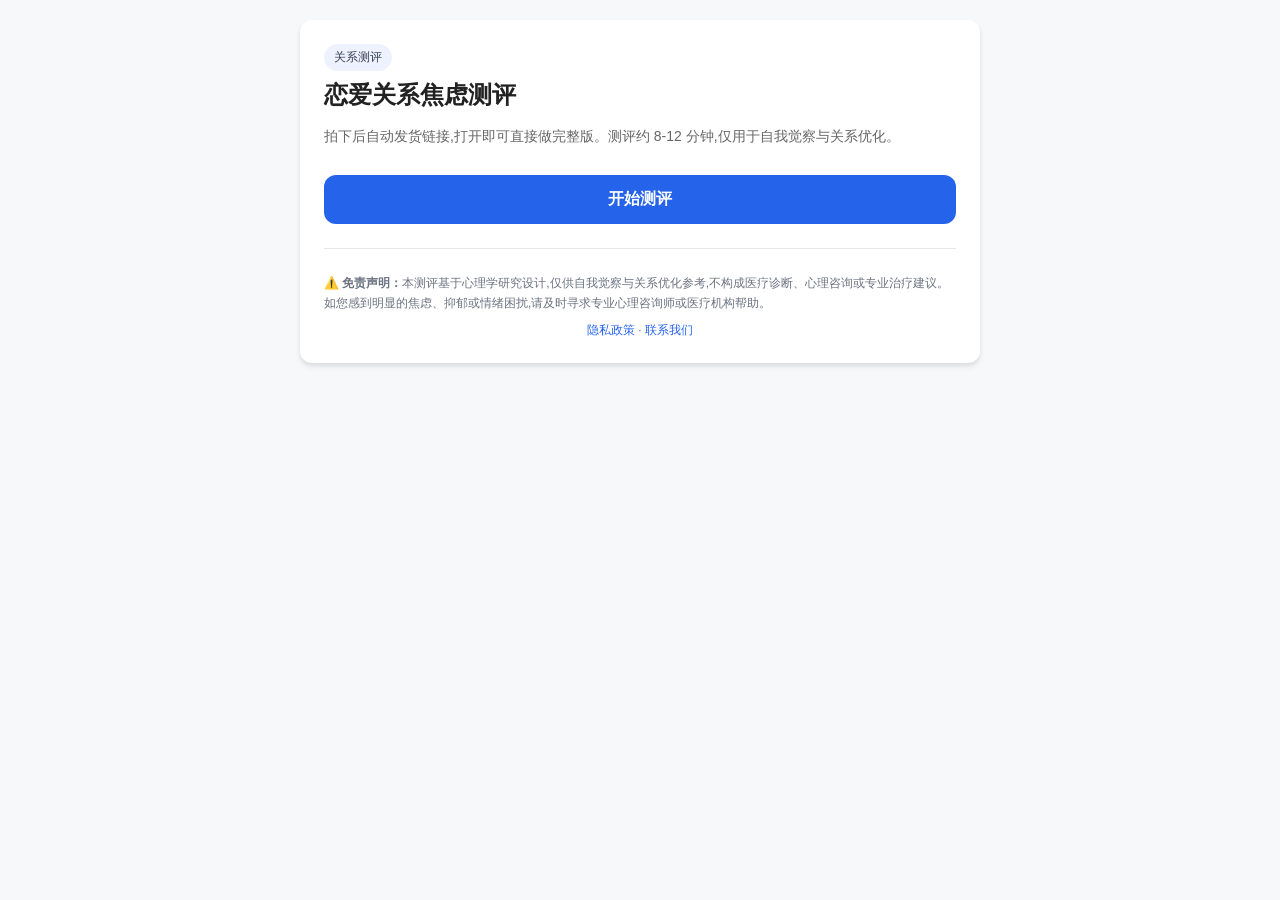
==== commit f40a2b74: "fix: deploy clean UI + full report content + contact updates" ====
--- a/index.html
+++ b/index.html
@@ -1,598 +1,281 @@
-<!DOCTYPE html>
+﻿<!doctype html>
 <html lang="zh-CN">
 <head>
-    <meta charset="UTF-8">
-    <meta name="viewport" content="width=device-width, initial-scale=1.0">
-    <title>恋爱脑程度测�?| 你恋爱上头了吗？</title>
-    <link href="https://fonts.googleapis.com/css2?family=Noto+Sans+SC:wght@300;400;500;700&display=swap" rel="stylesheet">
-    <style>
-        * { margin: 0; padding: 0; box-sizing: border-box; }
-        body { 
-            font-family: 'Noto Sans SC', -apple-system, BlinkMacSystemFont, sans-serif; 
-            background: linear-gradient(135deg, #FFF5E6 0%, #FFE4CC 50%, #FFF0E5 100%); 
-            min-height: 100vh; 
-            display: flex; 
-            justify-content: center; 
-            align-items: center; 
-            padding: 20px;
-            background-attachment: fixed;
-        }
-        
-        .container { 
-            background: rgba(255, 255, 255, 0.95); 
-            border-radius: 24px; 
-            padding: 40px 28px; 
-            max-width: 420px; 
-            width: 100%; 
-            text-align: center; 
-            box-shadow: 0 8px 32px rgba(255, 154, 98, 0.15); 
-            position: relative;
-            backdrop-filter: blur(10px);
-        }
-        
-        h1 { 
-            color: #1a1a1a; 
-            font-size: 26px; 
-            font-weight: 700; 
-            margin-bottom: 8px; 
-            letter-spacing: -0.5px;
-        }
-        
-        .subtitle { 
-            color: #666; 
-            font-size: 14px; 
-            margin-bottom: 28px; 
-            line-height: 1.6; 
-        }
-        
-        .tag { 
-            display: inline-block; 
-            background: linear-gradient(135deg, #FF9A62 0%, #FFB347 100%); 
-            color: white; 
-            padding: 8px 20px; 
-            border-radius: 20px; 
-            font-size: 12px; 
-            margin-bottom: 24px;
-            font-weight: 500;
-            box-shadow: 0 4px 12px rgba(255, 154, 98, 0.3);
-        }
-        
-        .btn { 
-            background: white; 
-            color: #1a1a1a; 
-            border: 2px solid #f0f0f0; 
-            padding: 18px 24px; 
-            font-size: 15px; 
-            border-radius: 16px; 
-            cursor: pointer; 
-            transition: all 0.3s cubic-bezier(0.4, 0, 0.2, 1); 
-            width: 100%; 
-            margin-bottom: 14px; 
-            text-align: left; 
-            display: flex; 
-            justify-content: space-between; 
-            align-items: center;
-        }
-        
-        .btn:hover { 
-            transform: translateY(-2px); 
-            box-shadow: 0 8px 24px rgba(255, 154, 98, 0.2);
-            border-color: #FF9A62;
-        }
-        
-        .btn-right { font-size: 14px; font-weight: 600; color: #FF9A62; }
-        .btn-title { font-weight: 600; font-size: 16px; color: #1a1a1a; }
-        .btn-desc { font-size: 12px; color: #999; display: block; margin-top: 4px; }
-        
-        .btn-premium { background: linear-gradient(135deg, #FF9A62 0%, #FFB347 100%); color: white; border: none; }
-        .btn-premium:hover { border-color: transparent; }
-        .btn-premium .btn-title { color: white; }
-        .btn-premium .btn-desc { color: rgba(255,255,255,0.8); }
-        .btn-premium .btn-right { color: white; }
-        
-        .tip { color: #999; font-size: 12px; margin-top: 24px; }
-        
-        .question { display: none; text-align: left; animation: fadeIn 0.3s ease; }
-        .question.active { display: block; }
-        
-        @keyframes fadeIn {
-            from { opacity: 0; transform: translateY(10px); }
-            to { opacity: 1; transform: translateY(0); }
-        }
-        
-        .question h2 { 
-            color: #1a1a1a; 
-            font-size: 18px; 
-            margin-bottom: 28px; 
-            line-height: 1.7; 
-            font-weight: 500;
-        }
-        
-        .progress { color: #999; font-size: 13px; margin-bottom: 20px; display: flex; align-items: center; gap: 12px; }
-        .progress-bar { flex: 1; height: 6px; background: #f0f0f0; border-radius: 3px; overflow: hidden; }
-        .progress-fill { height: 100%; background: linear-gradient(90deg, #FF9A62, #FFB347); transition: width 0.4s; border-radius: 3px; }
-        
-        .option { display: block; width: 100%; padding: 16px 20px; margin-bottom: 12px; border: 2px solid #f0f0f0; border-radius: 14px; background: white; font-size: 15px; cursor: pointer; transition: all 0.2s; text-align: left; color: #333; }
-        .option:hover { border-color: #FF9A62; background: #FFF8F5; }
-        
-        .calculating { display: none; text-align: center; padding: 40px 0; }
-        .calculating.active { display: block; }
-        
-        .loading-spinner { width: 40px; height: 40px; border: 3px solid #f0f0f0; border-top-color: #FF9A62; border-radius: 50%; animation: spin 1s linear infinite; margin: 0 auto 20px; }
-        @keyframes spin { to { transform: rotate(360deg); } }
-        
-        .result { display: none; animation: fadeIn 0.4s ease; }
-        .result.active { display: block; }
-        
-        .result-emoji { font-size: 64px; margin-bottom: 8px; }
-        .result-type { font-size: 28px; font-weight: 700; color: #FF9A62; margin-bottom: 8px; }
-        .result-desc { font-size: 15px; color: #666; margin-bottom: 24px; line-height: 1.8; padding: 0 8px; }
-        
-        .score-box { 
-            background: linear-gradient(135deg, #FFF5E6 0%, #FFE8D6 100%); 
-            border-radius: 16px; 
-            padding: 20px; 
-            margin-bottom: 24px;
-            border: 1px solid #FFE4CC;
-        }
-        
-        .score-title { font-size: 14px; color: #999; margin-bottom: 12px; }
-        .score-num { font-size: 48px; font-weight: 700; color: #FF9A62; }
-        .score-label { font-size: 14px; color: #FF9A62; font-weight: 500; }
-        
-        .section { text-align: left; margin-top: 24px; padding-top: 24px; border-top: 1px solid #f5f5f5; }
-        .section h3 { font-size: 15px; color: #1a1a1a; margin-bottom: 16px; font-weight: 600; }
-        
-        .detail-item { display: flex; justify-content: space-between; padding: 12px 0; border-bottom: 1px solid #f8f8f8; font-size: 14px; }
-        .detail-label { color: #666; }
-        .detail-value { color: #1a1a1a; font-weight: 500; }
-        
-        .locked { display: none; margin-top: 24px; }
-        .locked.show { display: block; }
-        
-        .pay-btn { background: linear-gradient(135deg, #FF9A62 0%, #FFB347 100%); margin-top: 20px; justify-content: center; color: white; border: none; }
-        .pay-btn.show { display: flex; }
-        .free-btn { background: #07c160; margin-top: 12px; justify-content: center; color: white; border: none; }
-        
-        .tip-red { color: #FF9A62; font-size: 12px; margin-top: 20px; padding: 14px; background: #FFF5E6; border-radius: 12px; text-align: left; line-height: 1.6; }
-        
-        .feature-box { background: linear-gradient(135deg, #FFF5E6 0%, #FFF8F5 100%); border-radius: 16px; padding: 20px; margin: 20px 0; text-align: left; border: 1px solid #FFE4CC; }
-        .feature-box h4 { color: #FF9A62; font-size: 15px; margin-bottom: 14px; font-weight: 600; }
-        .feature-item { font-size: 13px; color: #666; padding: 8px 0; display: flex; align-items: center; }
-        .feature-item::before { content: "�?; color: #FF9A62; margin-right: 10px; font-weight: bold; }
-        
-        .psycho-section { background: linear-gradient(135deg, #2d2d1a 0%, #3d3520 100%); border-radius: 16px; padding: 24px; margin: 20px 0; text-align: left; }
-        .psycho-section h4 { color: #FFD699; font-size: 15px; margin-bottom: 16px; font-weight: 600; }
-        .psycho-content { font-size: 13px; color: #d4d4d8; line-height: 1.9; text-align: left; }
-        .psycho-content p { margin-bottom: 14px; }
-        .highlight { color: #FFD699; font-weight: 600; }
-        .term { color: #A78BFA; font-style: italic; }
-        
-        .wechat-pay { background: #07c160; color: white; border: none; }
-        .alipay { background: #1677ff; color: white; border: none; margin-top: 10px; }
-        
-        .price-tag { background: linear-gradient(135deg, #FFD700 0%, #FFA500 100%); color: #1a1a1a; padding: 4px 12px; border-radius: 12px; font-size: 12px; font-weight: 700; }
-        
-        .level-bar { height: 12px; background: #f0f0f0; border-radius: 6px; overflow: hidden; margin: 8px 0; }
-        .level-fill { height: 100%; border-radius: 6px; transition: width 0.5s ease; }
-        
-        .brain-level { padding: 12px 20px; border-radius: 12px; margin: 12px 0; font-weight: 600; }
-    </style>
+  <meta charset="UTF-8" />
+  <meta name="viewport" content="width=device-width, initial-scale=1.0" />
+  <title>恋爱关系焦虑测评 - 专业心理评估工具</title>
+  
+  <!-- SEO优化 -->
+  <meta name="description" content="专业的恋爱关系焦虑测评工具，22道题目科学评估你的关系焦虑水平。基于依恋理论，提供个性化深度分析与调整建议，帮助你理解自己在亲密关系中的情绪模式。" />
+  <meta name="keywords" content="恋爱焦虑,关系焦虑,心理测评,依恋理论,亲密关系,情绪管理,心理健康,焦虑型依恋,安全型依恋" />
+  <meta name="author" content="恋爱关系焦虑测评" />
+  
+  <!-- Open Graph / 社交媒体卡片 -->
+  <meta property="og:type" content="website" />
+  <meta property="og:title" content="恋爱关系焦虑测评 - 专业心理评估工具" />
+  <meta property="og:description" content="22道题目科学评估你的关系焦虑水平，基于依恋理论提供个性化深度分析与调整建议。" />
+  <meta property="og:url" content="https://anxiety-test.example.com" />
+  <!-- 待替换：og:image 需要在上线前添加实际的预览图片URL -->
+  
+  <!-- Twitter卡片 -->
+  <meta name="twitter:card" content="summary_large_image" />
+  <meta name="twitter:title" content="恋爱关系焦虑测评 - 专业心理评估工具" />
+  <meta name="twitter:description" content="22道题目科学评估你的关系焦虑水平，基于依恋理论提供个性化深度分析与调整建议。" />
+  <link rel="stylesheet" href="design-system.css">
+  <style>
+    body{font-family:-apple-system,BlinkMacSystemFont,"Segoe UI",Roboto,"PingFang SC","Microsoft YaHei",sans-serif;background:#f7f8fa;margin:0;color:#222}
+    .container{max-width:680px;margin:0 auto;padding:20px}
+    .card{background:#fff;border-radius:var(--radius-lg);padding:var(--space-lg);box-shadow:var(--shadow-md);transition:var(--transition-normal)}
+    h1{font-size:24px;margin:8px 0 10px}
+    .sub{color:#666;font-size:14px;line-height:1.7}
+    .btn{width:100%;border:none;border-radius:12px;padding:14px 16px;font-size:16px;font-weight:700;cursor:pointer}
+    .btn-primary{background:var(--color-primary);color:#fff}
+    .btn-primary:hover{background:#1d4ed8;transform:translateY(-1px);box-shadow:var(--shadow-hover)}
+    .btn-primary:active{transform:scale(0.98)}
+    .btn-ghost{background:#f1f3f5;color:#374151;border:1px solid var(--color-border)}
+    .btn-ghost:hover{background:#e5e7eb;border-color:#d1d5db}
+    .btn-ghost:active{transform:scale(0.98)}
+    .mt{margin-top:12px}
+    .question-section,.result,#fullreport{display:none}
+    .progress{display:flex;align-items:center;gap:10px;font-size:13px;color:#666;margin-bottom:12px}
+    .bar{flex:1;height:8px;background:var(--color-border);border-radius:99px;overflow:hidden}
+    .fill{height:100%;width:0;background:linear-gradient(90deg, var(--color-primary), #1d4ed8);transition:width 0.3s ease}
+    #question{font-size:20px;line-height:1.6;margin:14px 0 18px}
+    .option-btn{width:100%;text-align:left;border:1px solid var(--color-border);background:#fff;padding:12px 14px;border-radius:var(--radius-md);margin-bottom:10px;cursor:pointer;transition:var(--transition-fast)}
+    .option-btn:hover{border-color:var(--color-primary);background:var(--color-primary-bg);transform:translateY(-1px)}
+    .option-btn:active{transform:scale(0.98)}
+    .option-btn.selected{background:var(--color-primary);color:#fff;border-color:var(--color-primary)}
+    .badge{display:inline-block;background:#eef2ff;color:#374151;border-radius:999px;padding:5px 10px;font-size:12px}
+    .score{font-size:48px;font-weight:800;margin:8px 0;color:var(--color-primary)}
+    .line{border-top:1px solid #eee;margin:14px 0}
+    .small{font-size:13px;color:#666;line-height:1.8}
+    .section-title{font-size:16px;font-weight:600;margin:16px 0 10px;color:#1f2937}
+    .chart-wrap{margin:10px 0 4px}
+    .chart-row{margin:14px 0}
+    .chart-head{display:flex;justify-content:space-between;font-size:14px;color:#374151;margin-bottom:8px;font-weight:500}
+    .chart-label{flex:1}
+    .chart-value{font-weight:600;color:var(--color-primary)}
+    .chart-track{height:12px;background:#f1f3f5;border-radius:99px;overflow:hidden;box-shadow:inset 0 1px 2px rgba(0,0,0,0.05)}
+    .chart-fill{height:100%;width:0;border-radius:99px;transition:width .5s cubic-bezier(0.4, 0, 0.2, 1)}
+    
+    
+    
+    .c1{background:linear-gradient(90deg,#ef4444,#dc2626)}
+    .c2{background:linear-gradient(90deg,#f97316,#ea580c)}
+    .c3{background:linear-gradient(90deg,#10b981,#059669)}
+    .c4{background:linear-gradient(90deg,#3b82f6,#2563eb)}
+
+    /* 免责声明样式 */
+    .disclaimer{
+      margin-top:24px;
+      padding-top:16px;
+      border-top:1px solid #e5e7eb;
+    }
+    .disclaimer-text{
+      font-size:12px;
+      color:#6b7280;
+      line-height:1.7;
+      margin:8px 0;
+    }
+    .disclaimer-links{
+      font-size:12px;
+      color:#6b7280;
+      margin:8px 0 0;
+      text-align:center;
+    }
+    .disclaimer-links a{
+      color:#2563eb;
+      text-decoration:none;
+    }
+    .disclaimer-links a:hover{
+      text-decoration:underline;
+    }
+
+    /* 完整报告页排版优化 */
+    #fullreport{line-height:1.75}
+    #fullreport .section-title{
+      font-size:18px;
+      font-weight:700;
+      margin:24px 0 12px;
+      color:#111;
+      padding-left:10px;
+      border-left:4px solid var(--color-primary);
+    }
+    #fullreport .small{
+      font-size:15px;
+      line-height:1.9;
+      color:#374151;
+      margin-bottom:16px;
+    }
+    #fullreport .small p{
+      margin:12px 0;
+    }
+    
+    /* 建议项样式（每个建议前加图标） */
+    .advice-item{
+      display:flex;
+      align-items:flex-start;
+      margin:10px 0;
+      padding:10px;
+      background:#f9fafb;
+      border-radius:var(--radius-md);
+      border-left:3px solid var(--color-primary);
+    }
+    .advice-icon{
+      font-size:18px;
+      margin-right:10px;
+      flex-shrink:0;
+    }
+    .advice-text{
+      flex:1;
+      line-height:1.8;
+    }
+    .advice-title{
+      font-weight:600;
+      color:#111;
+      margin-bottom:4px;
+    }
+    .advice-desc{
+      font-size:14px;
+      color:#6b7280;
+    }
+
+        /* 完整报告页排版优化 */
+    #fullreport{line-height:1.75}
+    #fullreport .section-title{
+      font-size:18px;
+      font-weight:700;
+      margin:24px 0 12px;
+      color:#111;
+      padding-left:10px;
+      border-left:4px solid var(--color-primary);
+    }
+    #fullreport .small{
+      font-size:15px;
+      line-height:1.9;
+      color:#374151;
+      margin-bottom:16px;
+    }
+    #fullreport .small p{
+      margin:12px 0;
+    }
+    
+    /* 建议项样式（每个建议前加图标） */
+    .advice-item{
+      display:flex;
+      align-items:flex-start;
+      margin:10px 0;
+      padding:10px;
+      background:#f9fafb;
+      border-radius:var(--radius-md);
+      border-left:3px solid var(--color-primary);
+    }
+    .advice-icon{
+      font-size:18px;
+      margin-right:10px;
+      flex-shrink:0;
+    }
+    .advice-text{
+      flex:1;
+      line-height:1.8;
+    }
+    .advice-title{
+      font-weight:600;
+      color:#111;
+      margin-bottom:4px;
+    }
+    .advice-desc{
+      font-size:14px;
+      color:#6b7280;
+    }
+
+        /* 移动端适配 */
+    @media (max-width: 640px) {
+      .container{padding:var(--space-sm)}
+      .card{padding:var(--space-md)}
+      h1{font-size:var(--font-size-xl)}
+      #question{font-size:var(--font-size-lg)}
+      .option-btn{font-size:var(--font-size-sm);padding:10px 12px}
+      .btn{font-size:var(--font-size-sm)}
+    }
+  </style>
 </head>
 <body>
-    <!-- 首页 -->
-    <div class="container" id="home">
-        <span class="tag">小红�?爆款测试</span>
-        <h1>恋爱脑程度测�?/h1>
-        <p class="subtitle">测一测你有多上头<br>了解自己的恋爱投入程�?/p>
-        
-        <button class="btn" onclick="start(8)">
-            <div>
-                <div class="btn-title">快速版</div>
-                <span class="btn-desc">8道题 · �?分钟</span>
-            </div>
-            <span class="btn-right">免费</span>
-        </button>
-        
-        <button class="btn" onclick="start(14)">
-            <div>
-                <div class="btn-title">标准�?/div>
-                <span class="btn-desc">14道题 · �?分钟</span>
-            </div>
-            <span class="btn-right">免费</span>
-        </button>
-        
-        <button class="btn btn-premium" onclick="start(22)">
-            <div>
-                <div class="btn-title">
-                    深度�?                    <span class="price-tag">热门</span>
-                </div>
-                <span class="btn-desc">22道题 · 含深度解�?/span>
-            </div>
-            <span class="btn-right">¥0.9</span>
-        </button>
-        
-        <p class="tip">本测试仅供参考，不构成情感建�?/p>
-    </div>
-
-    <!-- 计算�?-->
-    <div class="container calculating" id="calculating">
-        <div class="loading-spinner"></div>
-        <h1>分析�?..</h1>
-        <p class="subtitle">正在解析你的恋爱脑指�?/p>
-    </div>
-
-    <!-- 答题�?-->
-    <div class="container question" id="quiz">
-        <div class="progress">
-            <span id="progress-text">1/22</span>
-            <div class="progress-bar"><div class="progress-fill" id="progress-fill" style="width: 4%"></div></div>
-        </div>
-        <h2 id="questionText"></h2>
-        <div id="options"></div>
-    </div>
-
-    <!-- 结果�?-->
-    <div class="container result" id="result">
-        <span class="tag">测评完成</span>
-        
-        <div class="result-emoji" id="emoji">🧠</div>
-        <div class="result-type" id="typeName">轻度恋爱�?/div>
-        <div class="result-desc" id="typeDesc">你恋爱时比较理�?/div>
-        
-        <div class="score-box">
-            <div class="score-title">你的恋爱脑指�?/div>
-            <div class="score-num" id="scoreNum">65</div>
-            <div class="score-label" id="scoreLabel">�?/div>
-            <div class="level-bar"><div class="level-fill" id="levelBar" style="width:65%;background:linear-gradient(90deg,#FF9A62,#FFB347);"></div></div>
-        </div>
-        
-        <div class="section">
-            <h3>📊 维度分析</h3>
-            <div class="detail-item">
-                <span class="detail-label">上头程度</span>
-                <span class="detail-value" id="obsessionLevel">-</span>
-            </div>
-            <div class="detail-item">
-                <span class="detail-label">付出程度</span>
-                <span class="detail-value" id="devotionLevel">-</span>
-            </div>
-            <div class="detail-item">
-                <span class="detail-label">理性程�?/span>
-                <span class="detail-value" id="rationalLevel">-</span>
-            </div>
-        </div>
-        
-        <div class="locked" id="locked-section">
-            <div class="feature-box">
-                <h4>🔒 解锁深度分析</h4>
-                <p style="color:#666;font-size:13px;margin-bottom:14px;">¥0.9解锁全部深度内容</p>
-                <div class="feature-item">恋爱脑程度解�?/div>
-                <div class="feature-item">上头原因分析</div>
-                <div class="feature-item">潜在风险提示</div>
-                <div class="feature-item">关系平衡建议</div>
-                <div class="feature-item">心理学深度解�?/div>
-            </div>
-        </div>
-        
-        <button class="btn pay-btn" id="payBtn" onclick="showPay()">
-            <span style="text-align:center;width:100%;font-weight:600;">立即支付 ¥0.9</span>
-        </button>
-        
-        <button class="btn free-btn" onclick="share()">
-            <span style="text-align:center;width:100%;font-weight:600;">分享给朋友一起测</span>
-        </button>
-        
-        <p class="tip-red">💡 结果仅供参考，不作为情感建�?/p>
-    </div>
-
-    <!-- 支付�?-->
-    <div class="container" id="paypage" style="display:none;">
-        <span class="tag">安全支付</span>
-        <h1>确认支付</h1>
-        <p class="subtitle">¥0.9 解锁深度�?/p>
-        
-        <div class="feature-box">
-            <div class="detail-item"><span>恋爱脑深度解�?/span><span>�?/span></div>
-            <div class="detail-item"><span>上头原因分析</span><span>�?/span></div>
-            <div class="detail-item"><span>心理学解�?/span><span>�?/span></div>
-        </div>
-        
-        <button class="btn wechat-pay" onclick="paySuccess()">
-            <span style="text-align:center;width:100%;font-weight:600;">微信支付 ¥0.9</span>
-        </button>
-        
-        <button class="btn alipay" style="margin-top:10px;">
-            <span style="text-align:center;width:100%;font-weight:600;">支付宝支�?¥0.9</span>
-        </button>
-        
-        <button class="btn" style="margin-top:16px;background:#f5f5f5;color:#666;border:none;" onclick="back()">
-            <span style="text-align:center;width:100%;font-weight:600;">返回</span>
-        </button>
-    </div>
-
-    <!-- 完整报告�?-->
-    <div class="container result" id="fullreport" style="display:none;">
-        <span class="tag" style="background:linear-gradient(135deg, #07c160 0%, #06ad56 100%);">🎉 支付成功</span>
-        
-        <div class="result-emoji" id="emoji2">🧠</div>
-        <div class="result-type" id="typeName2">轻度恋爱�?/div>
-        <div class="result-desc" id="typeDesc2">你恋爱时比较理�?/div>
-        
-        <div class="score-box">
-            <div class="score-title">你的恋爱脑指�?/div>
-            <div class="score-num" id="scoreNum2">65</div>
-            <div class="score-label">�?/div>
-        </div>
-        
-        <!-- 上头原因 -->
-        <div class="psycho-section">
-            <h4>🔥 你上头的原因</h4>
-            <div class="psycho-content" id="reasonAnalysis"></div>
-        </div>
-        
-        <!-- 风险提示 -->
-        <div class="feature-box">
-            <h4>⚠️ 潜在风险提示</h4>
-            <div id="riskAnalysis" style="font-size:13px;color:#666;line-height:1.8;"></div>
-        </div>
-        
-        <!-- 建议 -->
-        <div class="psycho-section">
-            <h4>💡 关系平衡建议</h4>
-            <div class="psycho-content" id="adviceAnalysis"></div>
-        </div>
-        
-        <!-- 心理�?-->
-        <div class="psycho-section">
-            <h4>🧠 心理学深度解�?/h4>
-            <div class="psycho-content" id="psychoContent"></div>
-        </div>
-        
-        <button class="btn wechat-pay" style="margin-top:20px;" onclick="downloadReport()">
-            <span style="text-align:center;width:100%;font-weight:600;">保存报告到相�?/span>
-        </button>
-        
-        <button class="btn" style="margin-top:10px;background:#f5f5f5;color:#333;border:none;" onclick="share()">
-            <span style="text-align:center;width:100%;font-weight:600;">分享给朋�?/span>
-        </button>
-        
-        <p class="tip">结果仅供参考，不作为诊断依�?/p>
-    </div>
-
-    <script>
-        const questions = [
-            // 投入程度
-            "恋爱后，你每天花多少时间想对方？",
-            "你会经常查看对方的社交动态吗�?,
-            "对方不回消息时，你会焦虑吗？",
-            "你愿意为对方付出多少�?,
-            // 理性程�?            "恋爱中你能保持理性吗�?,
-            "你会无条件原谅对方吗�?,
-            "恋爱影响你的生活/工作吗？",
-            // 上头行为
-            "你会为了对方放弃机会吗？",
-            "你会在社交平台频繁秀恩爱吗？",
-            "你会经常问\"你爱我吗\"吗？",
-            // 依赖程度
-            "分手后你会很难走出来吗？",
-            "你恋爱后疏远朋友了吗�?,
-            "你经常幻想和对方的未来吗�?,
-            // 深入
-            "恋爱时你更看重感觉还是合适？",
-            "你会被\"对我好\"打动吗？",
-            "你愿意闪婚吗�?,
-            "恋爱中你最看重什么？",
-            "你有过\"恋爱脑\"的时刻吗�?,
-            "你认为恋爱需要理性还是感性？",
-            "你会被星�?八字匹配影响吗？",
-            "你恋爱时会失去自我吗�?,
-            "你相信\"命中注定\"吗？"
-        ];
-        
-        const options = [
-            ["每小时都在想", "偶尔�?, "很少�?],
-            ["经常查看", "偶尔看看", "从不"],
-            ["非常焦虑", "有点焦虑", "不会"],
-            ["倾尽所�?, "适度付出", "保留自己"],
-            ["完全可以", "有时感�?, "完全感�?],
-            ["会的", "看情�?, "不会"],
-            ["严重影响", "有点影响", "不受影响"],
-            ["会的", "看情�?, "不会"],
-            ["�?, "偶尔", "不会"],
-            ["经常�?, "偶尔", "从不"],
-            ["非常�?, "一�?, "很快"],
-            ["是的，疏远了", "偶尔", "没有"],
-            ["经常幻想", "偶尔", "很少"],
-            ["感觉", "合�?, "都重�?],
-            ["�?, "看情�?, "不会"],
-            ["愿意", "看感�?, "不愿�?],
-            ["颜�?, "对我�?, "聊得�?],
-            ["有，太上头了", "有过", "没有"],
-            ["感�?, "理�?, "平衡"],
-            ["�?, "有点", "完全不信"],
-            ["�?, "偶尔", "不会"],
-            ["相信", "一半一�?, "不相�?]
-        ];
-        
-        // 恋爱脑等�?        const brainLevels = {
-           0: { name: "理性王�?, emoji: "🧊", desc: "你恋爱时超级理性！不会被感情冲昏头脑，能很好地平衡爱情和生活�?, color: "#87CEEB" },
-           30: { name: "轻度恋爱�?, emoji: "🧠", desc: "你恋爱时比较理性，能保持自我，不会过度沉迷�?, color: "#90EE90" },
-           60: { name: "中度恋爱�?, emoji: "💕", desc: "你恋爱时会有些上头，但还能保持基本理性�?, color: "#FFB347" },
-           80: { name: "重度恋爱�?, emoji: "💘", desc: "你恋爱时非常上头！眼里只有对方，容易失去自我�?, color: "#FF6B6B" },
-           100: { name: "恋爱脑晚�?, emoji: "💔", desc: "你恋爱完全上头！建议适当保持理性，多关注自己的生活�?, color: "#DC143C" }
-        };
-        
-        let current = 0;
-        let answers = [];
-        let totalQuestions = 22;
-        let score = 0;
-
-        function start(count) {
-            totalQuestions = count;
-            current = 0;
-            answers = [];
-            score = 0;
-            document.getElementById('home').style.display = 'none';
-            document.getElementById('quiz').classList.add('active');
-            showQuestion();
-        }
-
-        function showQuestion() {
-            document.getElementById('progress-text').textContent = `${current + 1}/${totalQuestions}`;
-            document.getElementById('progress-fill').style.width = `${((current + 1) / totalQuestions) * 100}%`;
-            document.getElementById('questionText').textContent = questions[current];
-            
-            const opts = document.getElementById('options');
-            opts.innerHTML = '';
-            options[current].forEach((opt, i) => {
-                const btn = document.createElement('button');
-                btn.className = 'option';
-                btn.textContent = opt;
-                btn.onclick = () => select(i);
-                opts.appendChild(btn);
-            });
-        }
-
-        function select(i) {
-            answers.push(i);
-            // 0=2�?1=1�?2=0�?(越后面的选项越理�?
-            score += (2 - i) * (10 / totalQuestions) * 3;
-            
-            if (current < totalQuestions - 1) {
-                current++;
-                showQuestion();
-            } else {
-                showCalculating();
-            }
-        }
-
-        function showCalculating() {
-            document.getElementById('quiz').classList.remove('active');
-            document.getElementById('calculating').classList.add('active');
-            
-            setTimeout(() => {
-                document.getElementById('calculating').classList.remove('active');
-                showResult();
-            }, 1500);
-        }
-
-        function showResult() {
-            score = Math.round(Math.max(0, Math.min(100, score)));
-            
-            // 确定等级
-            let level = "0";
-            if (score >= 80) level = "100";
-            else if (score >= 60) level = "80";
-            else if (score >= 30) level = "60";
-            else if (score >= 10) level = "30";
-            
-            const result = brainLevels[level];
-            
-            document.getElementById('emoji').textContent = result.emoji;
-            document.getElementById('typeName').textContent = result.name;
-            document.getElementById('typeDesc').textContent = result.desc;
-            document.getElementById('scoreNum').textContent = score;
-            document.getElementById('levelBar').style.width = score + "%";
-            document.getElementById('levelBar').style.background = result.color;
-            
-            // 维度分析
-            const obsession = score > 60 ? "�? : (score > 30 ? "�? : "�?);
-            const devotion = answers.slice(0,4).reduce((a,b)=>a+(2-b),0) > 4 ? "�? : "�?;
-            const rational = score < 40 ? "�? : (score < 70 ? "�? : "�?);
-            
-            document.getElementById('obsessionLevel').textContent = obsession;
-            document.getElementById('devotionLevel').textContent = devotion;
-            document.getElementById('rationalLevel').textContent = rational;
-            
-            if (totalQuestions >= 22) {
-                document.getElementById('locked-section').classList.add('show');
-                document.getElementById('payBtn').classList.add('show');
-            }
-            
-            document.getElementById('result').classList.add('active');
-        }
-
-        function showPay() {
-            document.getElementById('result').classList.remove('active');
-            document.getElementById('paypage').style.display = 'block';
-        }
-
-        function back() {
-            document.getElementById('paypage').style.display = 'none';
-            document.getElementById('result').classList.add('active');
-        }
-
-        function paySuccess() {
-            document.getElementById('paypage').style.display = 'none';
-            document.getElementById('fullreport').style.display = 'block';
-            
-            const score = parseInt(document.getElementById('scoreNum').textContent);
-            const type = document.getElementById('typeName').textContent;
-            
-            document.getElementById('emoji2').textContent = brainLevels[score >= 80 ? "100" : (score >= 60 ? "80" : (score >= 30 ? "60" : (score >= 10 ? "30" : "0")))].emoji;
-            document.getElementById('typeName2').textContent = type;
-            document.getElementById('typeDesc2').textContent = brainLevels[score >= 80 ? "100" : (score >= 60 ? "80" : (score >= 30 ? "60" : (score >= 10 ? "30" : "0")))].desc;
-            document.getElementById('scoreNum2').textContent = score;
-            
-            generateDeepAnalysis(score, type);
-        }
-
-        function generateDeepAnalysis(score, type) {
-            // 上头原因
-            let reason = "";
-            if (score >= 80) {
-                reason = "<p>你属�?span class='highlight'>情感驱动�?/span>。你容易被对方的<span class='term'>情绪价�?/span>所吸引，一旦心动就会全身心投入。这种类型的恋爱脑往往源于<span class='highlight'>童年缺乏安全�?/span>，成年后通过恋爱来弥补内心的空洞�?/p>";
-            } else if (score >= 50) {
-                reason = "<p>你属�?span class='highlight'>理性与感性并�?/span>。你会在恋爱中保持一定理性，但也会被浪漫冲昏头脑。你的恋爱脑主要来自<span class='term'>多巴�?/span>的分泌带来的快感，让你享�?span class='highlight'>心跳</span>的感觉�?/p>";
-            } else {
-                reason = "<p>你属�?span class='highlight'>理性分析型</span>。你不会被感情冲昏头脑，会用理性眼光看待恋爱。这种特质让你在恋爱�?span class='term'>较少受伤</span>，但也可能因为过于理性�?span class='highlight'>错过真爱</span>�?/p>";
-            }
-            document.getElementById('reasonAnalysis').innerHTML = reason;
-            
-            // 风险
-            let risk = "";
-            if (score >= 80) {
-                risk = "⚠️ 风险提示：你容易在恋爱中失去自我，可能忽视家人朋友。建议保持独立社交圈，理性看待感情�?;
-            } else if (score >= 50) {
-                risk = "⚠️ 风险提示：适度上头是正常的，但要注意不要影响正常工作生活。建议保持理性判断�?;
-            } else {
-                risk = "�?风险较低：你比较理性，但也要学会在适当时候放松，享受恋爱的心动感觉�?;
-            }
-            document.getElementById('riskAnalysis').innerHTML = risk;
-            
-            // 建议
-            let advice = "";
-            if (score >= 80) {
-                advice = "<p>1. <span class='highlight'>建立独立社交�?/span>，不要把全部精力放在恋人身上<br>2. <span class='term'>设置冷静�?/span>，重要决定先�?4小时再处�?br>3. <span class='highlight'>保持兴趣爱好</span>，不要为了恋爱放弃自我成�?br>4. <span class='term'>学会独处</span>，享受单身时的自由时�?/p>";
-            } else if (score >= 50) {
-                advice = "<p>1. <span class='highlight'>享受恋爱</span>的同时保持基本理�?br>2. <span class='term'>定期反�?/span>自己的感情状�?br>3. <span class='highlight'>保持朋友�?/span>，不要忽视朋�?br>4. <span class='term'>沟通很重要</span>，有想法及时表达</p>";
-            } else {
-                advice = "<p>1. <span class='highlight'>适当感�?/span>一点，享受心跳的感�?br>2. <span class='term'>不要过于苛刻</span>，给感情一些空�?br>3. <span class='highlight'>相信直觉</span>，有时候跟着感觉�?br>4. <span class='term'>放下防备</span>，勇敢接受爱</p>";
-            }
-            document.getElementById('adviceAnalysis').innerHTML = advice;
-            
-            // 心理学深�?            let psycho = "";
-            if (score >= 80) {
-                psycho = "<p>�?span class='highlight'>精神分析</span>角度，你的恋爱脑源于<span class='term'>早期依恋创伤</span>。童年可能缺乏稳定的<span class='highlight'>情感照顾�?/span>，导致成年后对亲密关系有过度�?span class='term'>情感需�?/span>。这在心理学上称�?span class='highlight'>焦虑型依�?/span>的延伸�?/p><p>你把恋人当作<span class='term'>理想父母</span>的替身，期望从对方身上获�?span class='highlight'>童年缺失的爱</span>。这种模式容易导�?span class='term'>恋爱中的过度依赖</span>，需要在<span class='highlight'>自我成长</span>中疗愈�?/p>";
-            } else if (score >= 50) {
-                psycho = "<p>�?span class='highlight'>神经生物�?/span>角度，恋爱时大脑会分泌大�?span class='term'>多巴�?/span>�?span class='highlight'>催产�?/span>，让你产生愉悦感和依恋感。你的恋爱脑�?span class='term'>正常的生理反�?/span>，但需要与<span class='highlight'>理性思维</span>平衡�?/p><p>你的依恋模式属于<span class='term'>安全�?/span>�?span class='highlight'>焦虑�?/span>之间，能够享受亲密但保持一定独立性。这�?span class='highlight'>健康的恋爱状�?/span>�?/p>";
-            } else {
-                psycho = "<p>�?span class='highlight'>认知心理�?/span>角度，你擅长�?span class='term'>理性思维</span>处理情感问题。这可能是一�?span class='highlight'>防御机制</span>——通过理性化�?span class='term'>保护自己</span>不受情感伤害�?/p><p>但过度的理性可能导�?span class='highlight'>情感隔离</span>，无法真正享受亲密关系。建�?span class='term'>适当放下防备</span>，给感情一�?span class='highlight'>自由生长</span>的空间�?/p>";
-            }
-            
-            psycho += "<p style='margin-top:15px;'><span class='highlight'>分析师说�?/span>恋爱脑不是病�?span class='term'>健康的恋�?/span>是感性理性并存。学�?span class='highlight'>自我觉察</span>，在需要感性时感性，需要理性时理性�?/p>";
-            
-            document.getElementById('psychoContent').innerHTML = psycho;
-        }
-
-        function downloadReport() {
-            alert('报告已保存！');
-        }
-
-        function share() {
-            alert('请分享给朋友~');
-        }
-    </script>
+  <div class="container">
+
+    <div class="card home">
+      <span class="badge">关系测评</span>
+      <h1>恋爱关系焦虑测评</h1>
+      <p class="sub">拍下后自动发货链接,打开即可直接做完整版。测评约 8-12 分钟,仅用于自我觉察与关系优化。</p>
+      <button class="btn btn-primary mt" onclick="start('deep')">开始测评</button>
+      <div id="deep-indicator" class="small mt" style="display:none;">已进入完整版测评</div>
+      
+      <!-- 免责声明 -->
+      <div class="disclaimer">
+        <p class="disclaimer-text">
+          ⚠️ <strong>免责声明：</strong>本测评基于心理学研究设计,仅供自我觉察与关系优化参考,不构成医疗诊断、心理咨询或专业治疗建议。如您感到明显的焦虑、抑郁或情绪困扰,请及时寻求专业心理咨询师或医疗机构帮助。
+        </p>
+        <p class="disclaimer-links">
+          <a href="privacy.html" target="_blank">隐私政策</a> · 
+          <a href="mailto:chengnan025@gmail.com">联系我们</a>
+        </p>
+      </div>
+    </div>
+
+    <div class="card question-section">
+      <div class="progress">
+        <span id="progress-text">1/22</span>
+        <div class="bar"><div id="progress-bar" class="fill"></div></div>
+      </div>
+      <div id="question"></div>
+      <div id="options"></div>
+    </div>
+
+    <div class="card result">
+      <span class="badge">测评结果</span>
+      <h2 id="typeName">-</h2>
+      <div id="typeEmoji" style="font-size:36px;margin:8px 0;">🌿</div>
+      <div class="score"><span id="scoreNum">0</span> 分</div>
+      <p id="typeDesc" class="sub">-</p>
+
+      <div class="line"></div>
+      <div class="section-title">简版维度分析</div>
+      <div id="mainAnalysis" class="small">-</div>
+      <div class="chart-wrap" id="miniChart"></div>
+
+      <div class="line"></div>
+      <button id="payBtn" class="btn btn-primary" onclick="paySuccess()">查看完整报告</button>
+      <button class="btn btn-ghost mt" onclick="restart()">再测一次</button>
+
+      <div id="locked-section" class="locked-section" style="display:none;"></div>
+    </div>
+
+    <div id="paypage" style="display:none !important;"></div>
+
+    <div class="card" id="fullreport" style="display:none;">
+      <span class="badge">完整报告</span>
+      <h2 id="typeName2">-</h2>
+      <div class="score"><span id="scoreNum2">0</span> 分</div>
+
+      <div class="section-title">四维画像</div>
+      <div class="chart-wrap" id="fullChart"></div>
+
+      <div class="section-title">核心表现</div>
+      <div id="reasonAnalysis" class="small"></div>
+
+      <div class="section-title">风险提醒</div>
+      <div id="riskAnalysis" class="small"></div>
+
+      <div class="section-title">调整建议</div>
+      <div id="adviceAnalysis" class="small"></div>
+
+      <div class="section-title">心理机制说明</div>
+      <div id="psychoContent" class="small"></div>
+
+      <button class="btn btn-ghost mt" onclick="restart()">返回首页</button>
+    </div>
+  </div>
+
+  <script src="script.js?v=2026030321"></script>
 </body>
-</html>
+</html>
--- a/design-system.css
+++ b/design-system.css
@@ -0,0 +1,190 @@
+/* ===========================================
+   Anxiety Test 设计系统 - 设计令牌
+   =========================================== */
+
+/* 色彩系统 */
+:root {
+  /* 主色调 */
+  --color-primary: #2563eb; /* 专业蓝，传递信任感 */
+  --color-primary-light: #3b82f6;
+  --color-primary-dark: #1e40af;
+  --color-primary-bg: #eff6ff; /* 浅蓝背景，用于悬停 */
+
+  /* 分档状态色 */
+  --color-high: #dc2626; /* 高分档警示色（红色） */
+  --color-high-light: #ef4444;
+  --color-high-bg: #fef2f2;
+  --color-medium: #f59e0b; /* 中分档提示色（橙色） */
+  --color-medium-light: #fbbf24;
+  --color-medium-bg: #fffbeb;
+  --color-low: #10b981; /* 低分档安全色（绿色） */
+  --color-low-light: #34d399;
+  --color-low-bg: #f0fdf4;
+
+  /* 中性色 */
+  --color-text-primary: #111827; /* 主文本（深灰） */
+  --color-text-secondary: #6b7280; /* 次要文本（中灰） */
+  --color-text-muted: #9ca3af; /* 辅助文本（浅灰） */
+  --color-bg-primary: #ffffff; /* 主背景（白） */
+  --color-bg-secondary: #f9fafb; /* 次要背景（浅灰） */
+  --color-border: #e5e7eb; /* 边框色 */
+  --color-border-light: #f3f4f6; /* 浅边框 */
+
+  /* 渐变背景 */
+  --bg-gradient: linear-gradient(135deg, #f9fafb 0%, #ffffff 100%);
+}
+
+/* 字体规范 */
+:root {
+  --font-family: -apple-system, BlinkMacSystemFont, "Segoe UI", "Microsoft YaHei", sans-serif;
+  
+  /* 字号 */
+  --font-size-h1: 32px; /* 大标题 */
+  --font-size-h2: 24px; /* 副标题 */
+  --font-size-h3: 20px; /* 三级标题 */
+  --font-size-base: 16px; /* 正文 */
+  --font-size-small: 14px; /* 小字 */
+  
+  /* 行高 */
+  --line-height-tight: 1.2; /* 标题行高 */
+  --line-height-normal: 1.5; /* 正文行高 */
+  --line-height-relaxed: 1.6; /* 舒适阅读行高 */
+  
+  /* 字重 */
+  --font-weight-normal: 400;
+  --font-weight-medium: 500;
+  --font-weight-semibold: 600;
+  --font-weight-bold: 700;
+}
+
+/* 间距系统 */
+:root {
+  --space-xs: 4px;
+  --space-sm: 8px;
+  --space-md: 16px;
+  --space-lg: 24px;
+  --space-xl: 32px;
+  --space-2xl: 40px;
+  --space-3xl: 48px;
+}
+
+/* 圆角规范 */
+:root {
+  --radius-sm: 4px; /* 小圆角（按钮） */
+  --radius-md: 8px; /* 中圆角（输入框） */
+  --radius-lg: 12px; /* 大圆角（卡片） */
+  --radius-xl: 16px; /* 超大圆角 */
+  --radius-full: 9999px; /* 完全圆角（标签） */
+}
+
+/* 阴影规范 */
+:root {
+  /* 卡片阴影 */
+  --shadow-sm: 0 1px 3px rgba(0, 0, 0, 0.1), 0 1px 2px rgba(0, 0, 0, 0.06);
+  --shadow-md: 0 4px 6px rgba(0, 0, 0, 0.07), 0 2px 4px rgba(0, 0, 0, 0.06);
+  --shadow-lg: 0 10px 15px rgba(0, 0, 0, 0.1), 0 4px 6px rgba(0, 0, 0, 0.05);
+  
+  /* 悬停阴影 */
+  --shadow-hover: 0 12px 20px rgba(0, 0, 0, 0.12), 0 6px 10px rgba(0, 0, 0, 0.08);
+  
+  /* 强调阴影 */
+  --shadow-focus: 0 0 0 3px rgba(37, 99, 235, 0.2); /* 主色光晕 */
+}
+
+/* 过渡动画 */
+:root {
+  --transition-fast: 100ms ease;
+  --transition-base: 200ms ease;
+  --transition-slow: 300ms ease;
+}
+
+/* 断点（响应式） */
+:root {
+  --breakpoint-mobile: 640px;
+  --breakpoint-tablet: 768px;
+  --breakpoint-desktop: 1024px;
+}
+
+/* ===========================================
+   实用类（可选，供快速原型使用）
+   =========================================== */
+
+/* 文本颜色工具类 */
+.text-primary { color: var(--color-text-primary); }
+.text-secondary { color: var(--color-text-secondary); }
+.text-muted { color: var(--color-text-muted); }
+
+/* 背景颜色工具类 */
+.bg-primary { background-color: var(--color-bg-primary); }
+.bg-secondary { background-color: var(--color-bg-secondary); }
+.bg-gradient { background: var(--bg-gradient); }
+
+/* 间距工具类 */
+.p-sm { padding: var(--space-sm); }
+.p-md { padding: var(--space-md); }
+.p-lg { padding: var(--space-lg); }
+.p-xl { padding: var(--space-xl); }
+
+.mt-sm { margin-top: var(--space-sm); }
+.mt-md { margin-top: var(--space-md); }
+.mt-lg { margin-top: var(--space-lg); }
+.mt-xl { margin-top: var(--space-xl); }
+
+/* 圆角工具类 */
+.rounded-sm { border-radius: var(--radius-sm); }
+.rounded-md { border-radius: var(--radius-md); }
+.rounded-lg { border-radius: var(--radius-lg); }
+.rounded-full { border-radius: var(--radius-full); }
+
+/* 阴影工具类 */
+.shadow-sm { box-shadow: var(--shadow-sm); }
+.shadow-md { box-shadow: var(--shadow-md); }
+.shadow-lg { box-shadow: var(--shadow-lg); }
+
+/* ===========================================
+   设计令牌使用示例（注释，供参考）
+   =========================================== */
+
+/*
+示例1：按钮样式
+.btn-primary {
+  background-color: var(--color-primary);
+  color: var(--color-bg-primary);
+  padding: var(--space-md) var(--space-xl);
+  border-radius: var(--radius-sm);
+  font-size: var(--font-size-base);
+  font-weight: var(--font-weight-medium);
+  box-shadow: var(--shadow-sm);
+  transition: all var(--transition-base);
+}
+.btn-primary:hover {
+  background-color: var(--color-primary-dark);
+  box-shadow: var(--shadow-hover);
+}
+
+示例2：卡片样式
+.card {
+  background-color: var(--color-bg-primary);
+  border-radius: var(--radius-lg);
+  box-shadow: var(--shadow-md);
+  padding: var(--space-lg);
+  border: 1px solid var(--color-border);
+}
+
+示例3：分档结果样式
+.result-high {
+  color: var(--color-high);
+  background-color: var(--color-high-bg);
+  border: 2px solid var(--color-high);
+}
+.result-medium {
+  color: var(--color-medium);
+  background-color: var(--color-medium-bg);
+  border: 2px solid var(--color-medium);
+}
+.result-low {
+  color: var(--color-low);
+  background-color: var(--color-low-bg);
+  border: 2px solid var(--color-low);
+}
+*/
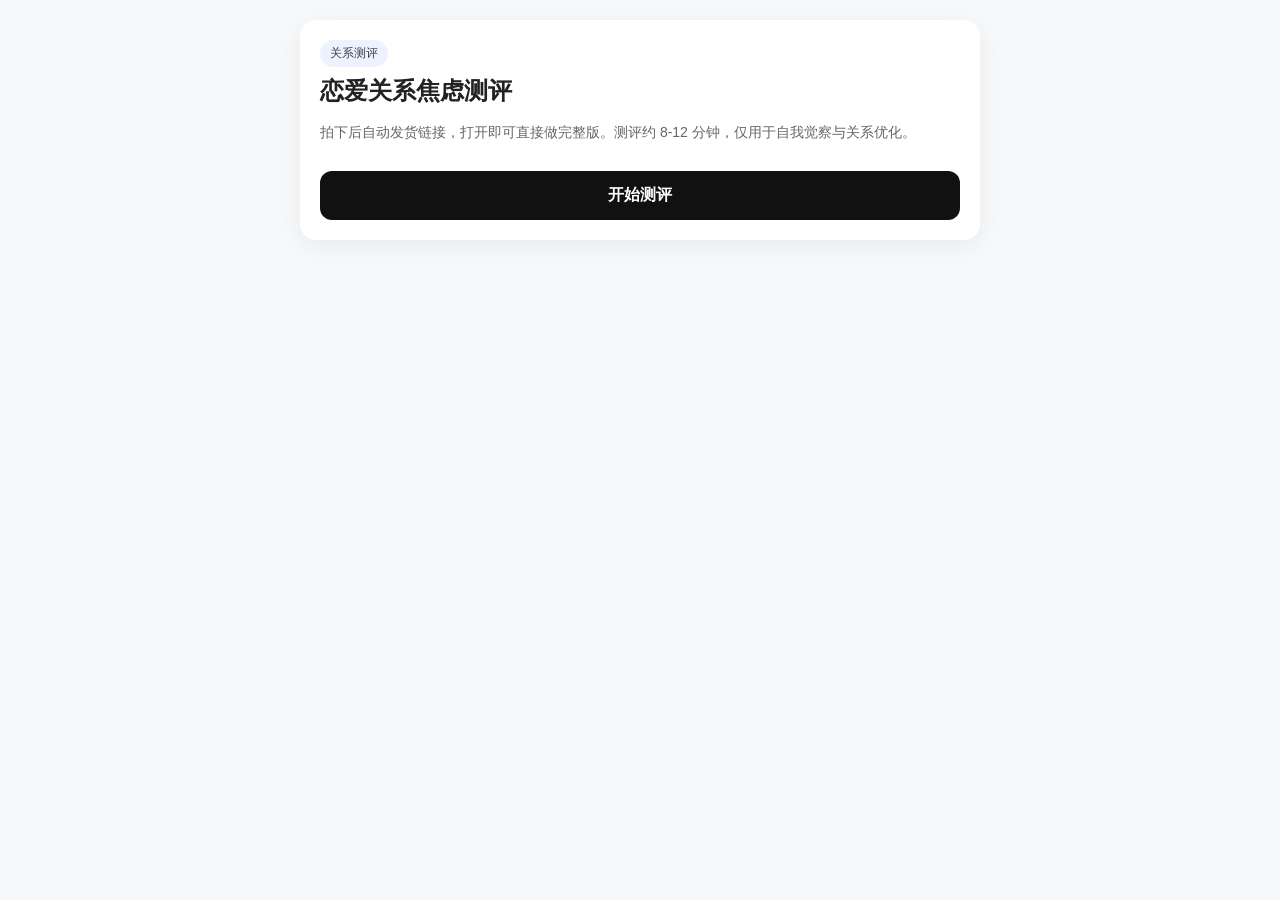
==== commit a84a1b22: "rollback: restore approved baseline (backup-20260303-172337)" ====
--- a/index.html
+++ b/index.html
@@ -1,203 +1,40 @@
-﻿<!doctype html>
+<!doctype html>
 <html lang="zh-CN">
 <head>
   <meta charset="UTF-8" />
   <meta name="viewport" content="width=device-width, initial-scale=1.0" />
-  <title>恋爱关系焦虑测评 - 专业心理评估工具</title>
-  
-  <!-- SEO优化 -->
-  <meta name="description" content="专业的恋爱关系焦虑测评工具，22道题目科学评估你的关系焦虑水平。基于依恋理论，提供个性化深度分析与调整建议，帮助你理解自己在亲密关系中的情绪模式。" />
-  <meta name="keywords" content="恋爱焦虑,关系焦虑,心理测评,依恋理论,亲密关系,情绪管理,心理健康,焦虑型依恋,安全型依恋" />
-  <meta name="author" content="恋爱关系焦虑测评" />
-  
-  <!-- Open Graph / 社交媒体卡片 -->
-  <meta property="og:type" content="website" />
-  <meta property="og:title" content="恋爱关系焦虑测评 - 专业心理评估工具" />
-  <meta property="og:description" content="22道题目科学评估你的关系焦虑水平，基于依恋理论提供个性化深度分析与调整建议。" />
-  <meta property="og:url" content="https://anxiety-test.example.com" />
-  <!-- 待替换：og:image 需要在上线前添加实际的预览图片URL -->
-  
-  <!-- Twitter卡片 -->
-  <meta name="twitter:card" content="summary_large_image" />
-  <meta name="twitter:title" content="恋爱关系焦虑测评 - 专业心理评估工具" />
-  <meta name="twitter:description" content="22道题目科学评估你的关系焦虑水平，基于依恋理论提供个性化深度分析与调整建议。" />
-  <link rel="stylesheet" href="design-system.css">
+  <title>恋爱关系焦虑测评</title>
   <style>
     body{font-family:-apple-system,BlinkMacSystemFont,"Segoe UI",Roboto,"PingFang SC","Microsoft YaHei",sans-serif;background:#f7f8fa;margin:0;color:#222}
     .container{max-width:680px;margin:0 auto;padding:20px}
-    .card{background:#fff;border-radius:var(--radius-lg);padding:var(--space-lg);box-shadow:var(--shadow-md);transition:var(--transition-normal)}
+    .card{background:#fff;border-radius:16px;padding:20px;box-shadow:0 6px 24px rgba(0,0,0,.06)}
     h1{font-size:24px;margin:8px 0 10px}
     .sub{color:#666;font-size:14px;line-height:1.7}
     .btn{width:100%;border:none;border-radius:12px;padding:14px 16px;font-size:16px;font-weight:700;cursor:pointer}
-    .btn-primary{background:var(--color-primary);color:#fff}
-    .btn-primary:hover{background:#1d4ed8;transform:translateY(-1px);box-shadow:var(--shadow-hover)}
-    .btn-primary:active{transform:scale(0.98)}
-    .btn-ghost{background:#f1f3f5;color:#374151;border:1px solid var(--color-border)}
-    .btn-ghost:hover{background:#e5e7eb;border-color:#d1d5db}
-    .btn-ghost:active{transform:scale(0.98)}
+    .btn-primary{background:#111;color:#fff}
+    .btn-ghost{background:#f2f3f5;color:#333}
     .mt{margin-top:12px}
     .question-section,.result,#fullreport{display:none}
     .progress{display:flex;align-items:center;gap:10px;font-size:13px;color:#666;margin-bottom:12px}
-    .bar{flex:1;height:8px;background:var(--color-border);border-radius:99px;overflow:hidden}
-    .fill{height:100%;width:0;background:linear-gradient(90deg, var(--color-primary), #1d4ed8);transition:width 0.3s ease}
+    .bar{flex:1;height:8px;background:#eceff3;border-radius:99px;overflow:hidden}
+    .fill{height:100%;width:0;background:#111}
     #question{font-size:20px;line-height:1.6;margin:14px 0 18px}
-    .option-btn{width:100%;text-align:left;border:1px solid var(--color-border);background:#fff;padding:12px 14px;border-radius:var(--radius-md);margin-bottom:10px;cursor:pointer;transition:var(--transition-fast)}
-    .option-btn:hover{border-color:var(--color-primary);background:var(--color-primary-bg);transform:translateY(-1px)}
-    .option-btn:active{transform:scale(0.98)}
-    .option-btn.selected{background:var(--color-primary);color:#fff;border-color:var(--color-primary)}
+    .option-btn{width:100%;text-align:left;border:1px solid #e5e7eb;background:#fff;padding:12px 14px;border-radius:10px;margin-bottom:10px;cursor:pointer}
+    .option-btn:hover{border-color:#111}
     .badge{display:inline-block;background:#eef2ff;color:#374151;border-radius:999px;padding:5px 10px;font-size:12px}
-    .score{font-size:48px;font-weight:800;margin:8px 0;color:var(--color-primary)}
+    .score{font-size:42px;font-weight:800;margin:6px 0}
     .line{border-top:1px solid #eee;margin:14px 0}
     .small{font-size:13px;color:#666;line-height:1.8}
-    .section-title{font-size:16px;font-weight:600;margin:16px 0 10px;color:#1f2937}
+    .section-title{font-weight:700;margin:12px 0 8px}
     .chart-wrap{margin:10px 0 4px}
-    .chart-row{margin:14px 0}
-    .chart-head{display:flex;justify-content:space-between;font-size:14px;color:#374151;margin-bottom:8px;font-weight:500}
-    .chart-label{flex:1}
-    .chart-value{font-weight:600;color:var(--color-primary)}
-    .chart-track{height:12px;background:#f1f3f5;border-radius:99px;overflow:hidden;box-shadow:inset 0 1px 2px rgba(0,0,0,0.05)}
-    .chart-fill{height:100%;width:0;border-radius:99px;transition:width .5s cubic-bezier(0.4, 0, 0.2, 1)}
-    
-    
-    
-    .c1{background:linear-gradient(90deg,#ef4444,#dc2626)}
-    .c2{background:linear-gradient(90deg,#f97316,#ea580c)}
-    .c3{background:linear-gradient(90deg,#10b981,#059669)}
-    .c4{background:linear-gradient(90deg,#3b82f6,#2563eb)}
-
-    /* 免责声明样式 */
-    .disclaimer{
-      margin-top:24px;
-      padding-top:16px;
-      border-top:1px solid #e5e7eb;
-    }
-    .disclaimer-text{
-      font-size:12px;
-      color:#6b7280;
-      line-height:1.7;
-      margin:8px 0;
-    }
-    .disclaimer-links{
-      font-size:12px;
-      color:#6b7280;
-      margin:8px 0 0;
-      text-align:center;
-    }
-    .disclaimer-links a{
-      color:#2563eb;
-      text-decoration:none;
-    }
-    .disclaimer-links a:hover{
-      text-decoration:underline;
-    }
-
-    /* 完整报告页排版优化 */
-    #fullreport{line-height:1.75}
-    #fullreport .section-title{
-      font-size:18px;
-      font-weight:700;
-      margin:24px 0 12px;
-      color:#111;
-      padding-left:10px;
-      border-left:4px solid var(--color-primary);
-    }
-    #fullreport .small{
-      font-size:15px;
-      line-height:1.9;
-      color:#374151;
-      margin-bottom:16px;
-    }
-    #fullreport .small p{
-      margin:12px 0;
-    }
-    
-    /* 建议项样式（每个建议前加图标） */
-    .advice-item{
-      display:flex;
-      align-items:flex-start;
-      margin:10px 0;
-      padding:10px;
-      background:#f9fafb;
-      border-radius:var(--radius-md);
-      border-left:3px solid var(--color-primary);
-    }
-    .advice-icon{
-      font-size:18px;
-      margin-right:10px;
-      flex-shrink:0;
-    }
-    .advice-text{
-      flex:1;
-      line-height:1.8;
-    }
-    .advice-title{
-      font-weight:600;
-      color:#111;
-      margin-bottom:4px;
-    }
-    .advice-desc{
-      font-size:14px;
-      color:#6b7280;
-    }
-
-        /* 完整报告页排版优化 */
-    #fullreport{line-height:1.75}
-    #fullreport .section-title{
-      font-size:18px;
-      font-weight:700;
-      margin:24px 0 12px;
-      color:#111;
-      padding-left:10px;
-      border-left:4px solid var(--color-primary);
-    }
-    #fullreport .small{
-      font-size:15px;
-      line-height:1.9;
-      color:#374151;
-      margin-bottom:16px;
-    }
-    #fullreport .small p{
-      margin:12px 0;
-    }
-    
-    /* 建议项样式（每个建议前加图标） */
-    .advice-item{
-      display:flex;
-      align-items:flex-start;
-      margin:10px 0;
-      padding:10px;
-      background:#f9fafb;
-      border-radius:var(--radius-md);
-      border-left:3px solid var(--color-primary);
-    }
-    .advice-icon{
-      font-size:18px;
-      margin-right:10px;
-      flex-shrink:0;
-    }
-    .advice-text{
-      flex:1;
-      line-height:1.8;
-    }
-    .advice-title{
-      font-weight:600;
-      color:#111;
-      margin-bottom:4px;
-    }
-    .advice-desc{
-      font-size:14px;
-      color:#6b7280;
-    }
-
-        /* 移动端适配 */
-    @media (max-width: 640px) {
-      .container{padding:var(--space-sm)}
-      .card{padding:var(--space-md)}
-      h1{font-size:var(--font-size-xl)}
-      #question{font-size:var(--font-size-lg)}
-      .option-btn{font-size:var(--font-size-sm);padding:10px 12px}
-      .btn{font-size:var(--font-size-sm)}
-    }
+    .chart-row{margin:10px 0}
+    .chart-head{display:flex;justify-content:space-between;font-size:13px;color:#444;margin-bottom:6px}
+    .chart-track{height:10px;background:#eef1f5;border-radius:99px;overflow:hidden}
+    .chart-fill{height:100%;width:0;border-radius:99px;transition:width .45s ease}
+    .c1{background:linear-gradient(90deg,#FF8A8A,#FF6B6B)}
+    .c2{background:linear-gradient(90deg,#FFCC80,#FFB74D)}
+    .c3{background:linear-gradient(90deg,#80CBC4,#4DB6AC)}
+    .c4{background:linear-gradient(90deg,#90CAF9,#64B5F6)}
   </style>
 </head>
 <body>
@@ -206,20 +43,9 @@
     <div class="card home">
       <span class="badge">关系测评</span>
       <h1>恋爱关系焦虑测评</h1>
-      <p class="sub">拍下后自动发货链接,打开即可直接做完整版。测评约 8-12 分钟,仅用于自我觉察与关系优化。</p>
+      <p class="sub">拍下后自动发货链接，打开即可直接做完整版。测评约 8-12 分钟，仅用于自我觉察与关系优化。</p>
       <button class="btn btn-primary mt" onclick="start('deep')">开始测评</button>
       <div id="deep-indicator" class="small mt" style="display:none;">已进入完整版测评</div>
-      
-      <!-- 免责声明 -->
-      <div class="disclaimer">
-        <p class="disclaimer-text">
-          ⚠️ <strong>免责声明：</strong>本测评基于心理学研究设计,仅供自我觉察与关系优化参考,不构成医疗诊断、心理咨询或专业治疗建议。如您感到明显的焦虑、抑郁或情绪困扰,请及时寻求专业心理咨询师或医疗机构帮助。
-        </p>
-        <p class="disclaimer-links">
-          <a href="privacy.html" target="_blank">隐私政策</a> · 
-          <a href="mailto:chengnan025@gmail.com">联系我们</a>
-        </p>
-      </div>
     </div>
 
     <div class="card question-section">
@@ -234,7 +60,7 @@
     <div class="card result">
       <span class="badge">测评结果</span>
       <h2 id="typeName">-</h2>
-      <div id="typeEmoji" style="font-size:36px;margin:8px 0;">🌿</div>
+      <div id="typeEmoji" style="font-size:28px;">🌿</div>
       <div class="score"><span id="scoreNum">0</span> 分</div>
       <p id="typeDesc" class="sub">-</p>
 
@@ -276,6 +102,6 @@
     </div>
   </div>
 
-  <script src="script.js?v=2026030321"></script>
+  <script src="script.js"></script>
 </body>
 </html>
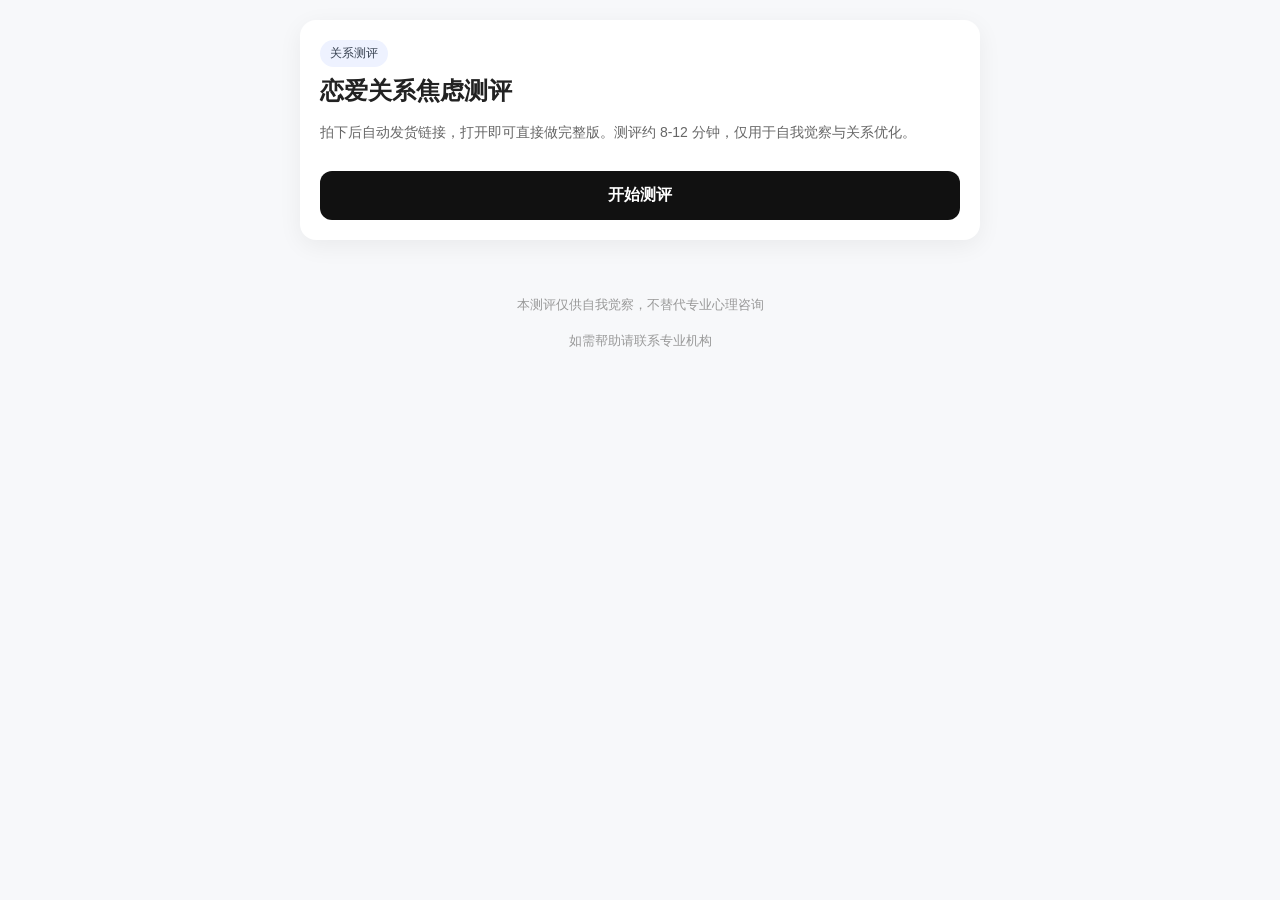
==== commit ece4d0b9: "feat: add mobile-optimized footer with disclaimer" ====
--- a/index.html
+++ b/index.html
@@ -4,13 +4,24 @@
   <meta charset="UTF-8" />
   <meta name="viewport" content="width=device-width, initial-scale=1.0" />
   <title>恋爱关系焦虑测评</title>
+  <meta name="description" content="22题关系焦虑测评，约8-12分钟完成，帮助你识别依恋触发点并获得可执行建议。" />
+  <meta property="og:type" content="website" />
+  <meta property="og:title" content="恋爱关系焦虑测评" />
+  <meta property="og:description" content="22题关系焦虑测评，约8-12分钟完成，帮助你识别依恋触发点并获得可执行建议。" />
+  <meta property="og:image" content="./og-image.png" />
+  <meta property="og:image:width" content="1200" />
+  <meta property="og:image:height" content="630" />
+  <meta name="twitter:card" content="summary_large_image" />
+  <meta name="twitter:title" content="恋爱关系焦虑测评" />
+  <meta name="twitter:description" content="22题关系焦虑测评，约8-12分钟完成，帮助你识别依恋触发点并获得可执行建议。" />
+  <meta name="twitter:image" content="./og-image.png" />
   <style>
     body{font-family:-apple-system,BlinkMacSystemFont,"Segoe UI",Roboto,"PingFang SC","Microsoft YaHei",sans-serif;background:#f7f8fa;margin:0;color:#222}
     .container{max-width:680px;margin:0 auto;padding:20px}
     .card{background:#fff;border-radius:16px;padding:20px;box-shadow:0 6px 24px rgba(0,0,0,.06)}
     h1{font-size:24px;margin:8px 0 10px}
     .sub{color:#666;font-size:14px;line-height:1.7}
-    .btn{width:100%;border:none;border-radius:12px;padding:14px 16px;font-size:16px;font-weight:700;cursor:pointer}
+    .btn{width:100%;border:none;border-radius:12px;padding:14px 16px;font-size:16px;font-weight:700;cursor:pointer;min-height:44px}
     .btn-primary{background:#111;color:#fff}
     .btn-ghost{background:#f2f3f5;color:#333}
     .mt{margin-top:12px}
@@ -19,7 +30,7 @@
     .bar{flex:1;height:8px;background:#eceff3;border-radius:99px;overflow:hidden}
     .fill{height:100%;width:0;background:#111}
     #question{font-size:20px;line-height:1.6;margin:14px 0 18px}
-    .option-btn{width:100%;text-align:left;border:1px solid #e5e7eb;background:#fff;padding:12px 14px;border-radius:10px;margin-bottom:10px;cursor:pointer}
+    .option-btn{width:100%;text-align:left;border:1px solid #e5e7eb;background:#fff;padding:14px 14px;border-radius:10px;margin-bottom:10px;cursor:pointer}
     .option-btn:hover{border-color:#111}
     .badge{display:inline-block;background:#eef2ff;color:#374151;border-radius:999px;padding:5px 10px;font-size:12px}
     .score{font-size:42px;font-weight:800;margin:6px 0}
@@ -35,6 +46,17 @@
     .c2{background:linear-gradient(90deg,#FFCC80,#FFB74D)}
     .c3{background:linear-gradient(90deg,#80CBC4,#4DB6AC)}
     .c4{background:linear-gradient(90deg,#90CAF9,#64B5F6)}
+    @media (max-width:640px){
+      .container{padding:10px}
+      .card{padding:16px}
+      h1{font-size:22px}
+      #question{font-size:18px}
+      .btn,.option-btn{font-size:14px;min-height:44px}
+      .option-btn{padding:12px 14px}
+      .footer{font-size:12px;line-height:1.6;padding:16px 10px}
+    }
+    .footer{text-align:center;font-size:13px;color:#999;line-height:1.8;padding:20px 16px}
+    .footer a{color:#666;text-decoration:underline}
   </style>
 </head>
 <body>
@@ -102,6 +124,10 @@
     </div>
   </div>
 
+  <div class="footer">
+    <p>本测评仅供自我觉察，不替代专业心理咨询</p>
+    <p>如需帮助请联系专业机构</p>
+  </div>
   <script src="script.js"></script>
 </body>
 </html>
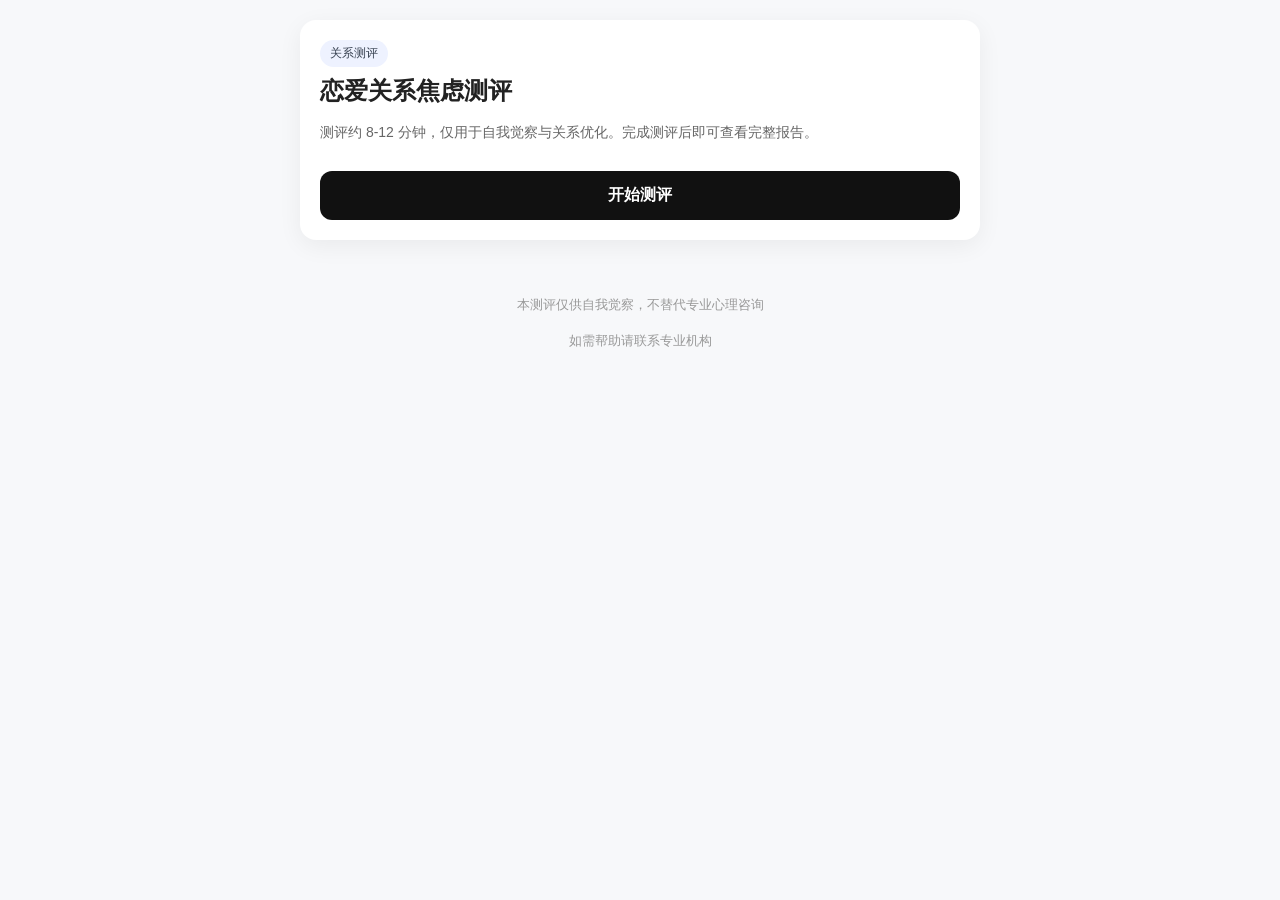
==== commit 810016d1: "feat: update result descriptions with past two weeks framing" ====
--- a/index.html
+++ b/index.html
@@ -65,7 +65,7 @@
     <div class="card home">
       <span class="badge">关系测评</span>
       <h1>恋爱关系焦虑测评</h1>
-      <p class="sub">拍下后自动发货链接，打开即可直接做完整版。测评约 8-12 分钟，仅用于自我觉察与关系优化。</p>
+      <p class="sub">测评约 8-12 分钟，仅用于自我觉察与关系优化。完成测评后即可查看完整报告。</p>
       <button class="btn btn-primary mt" onclick="start('deep')">开始测评</button>
       <div id="deep-indicator" class="small mt" style="display:none;">已进入完整版测评</div>
     </div>
